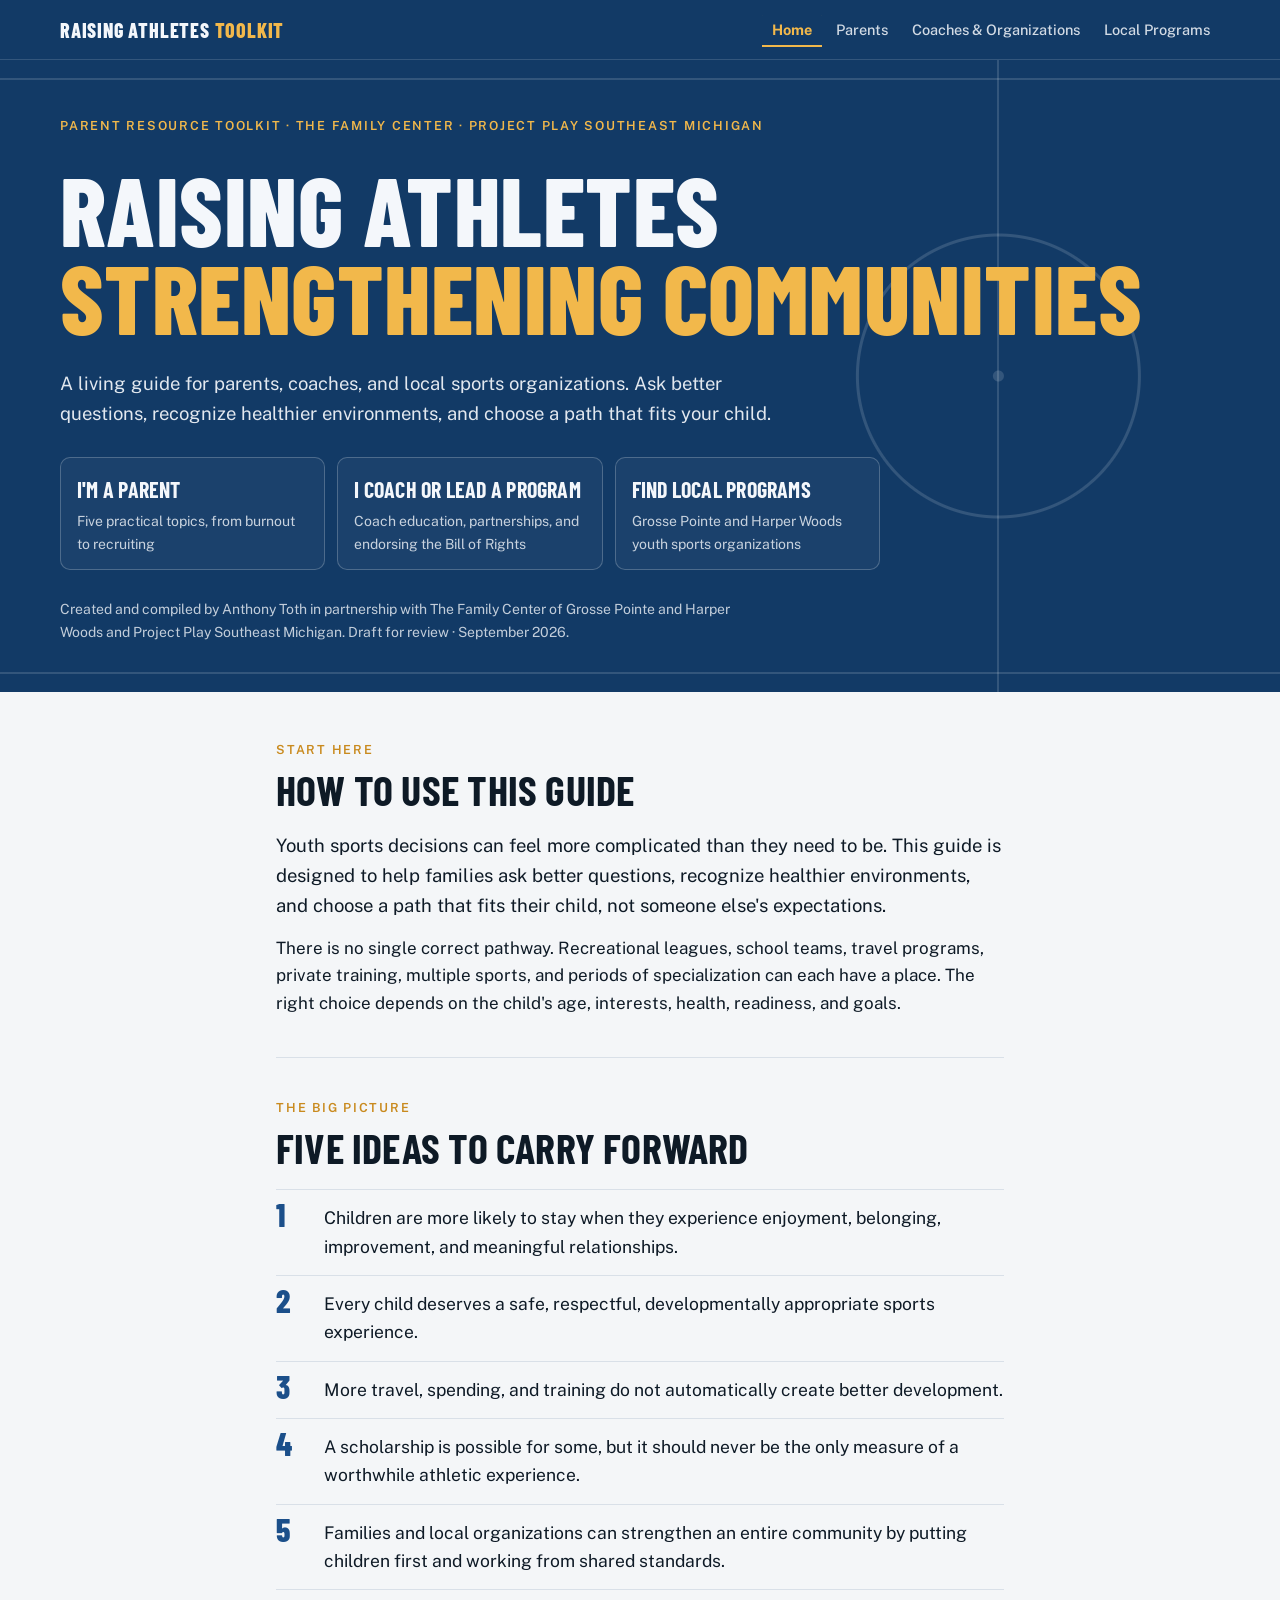
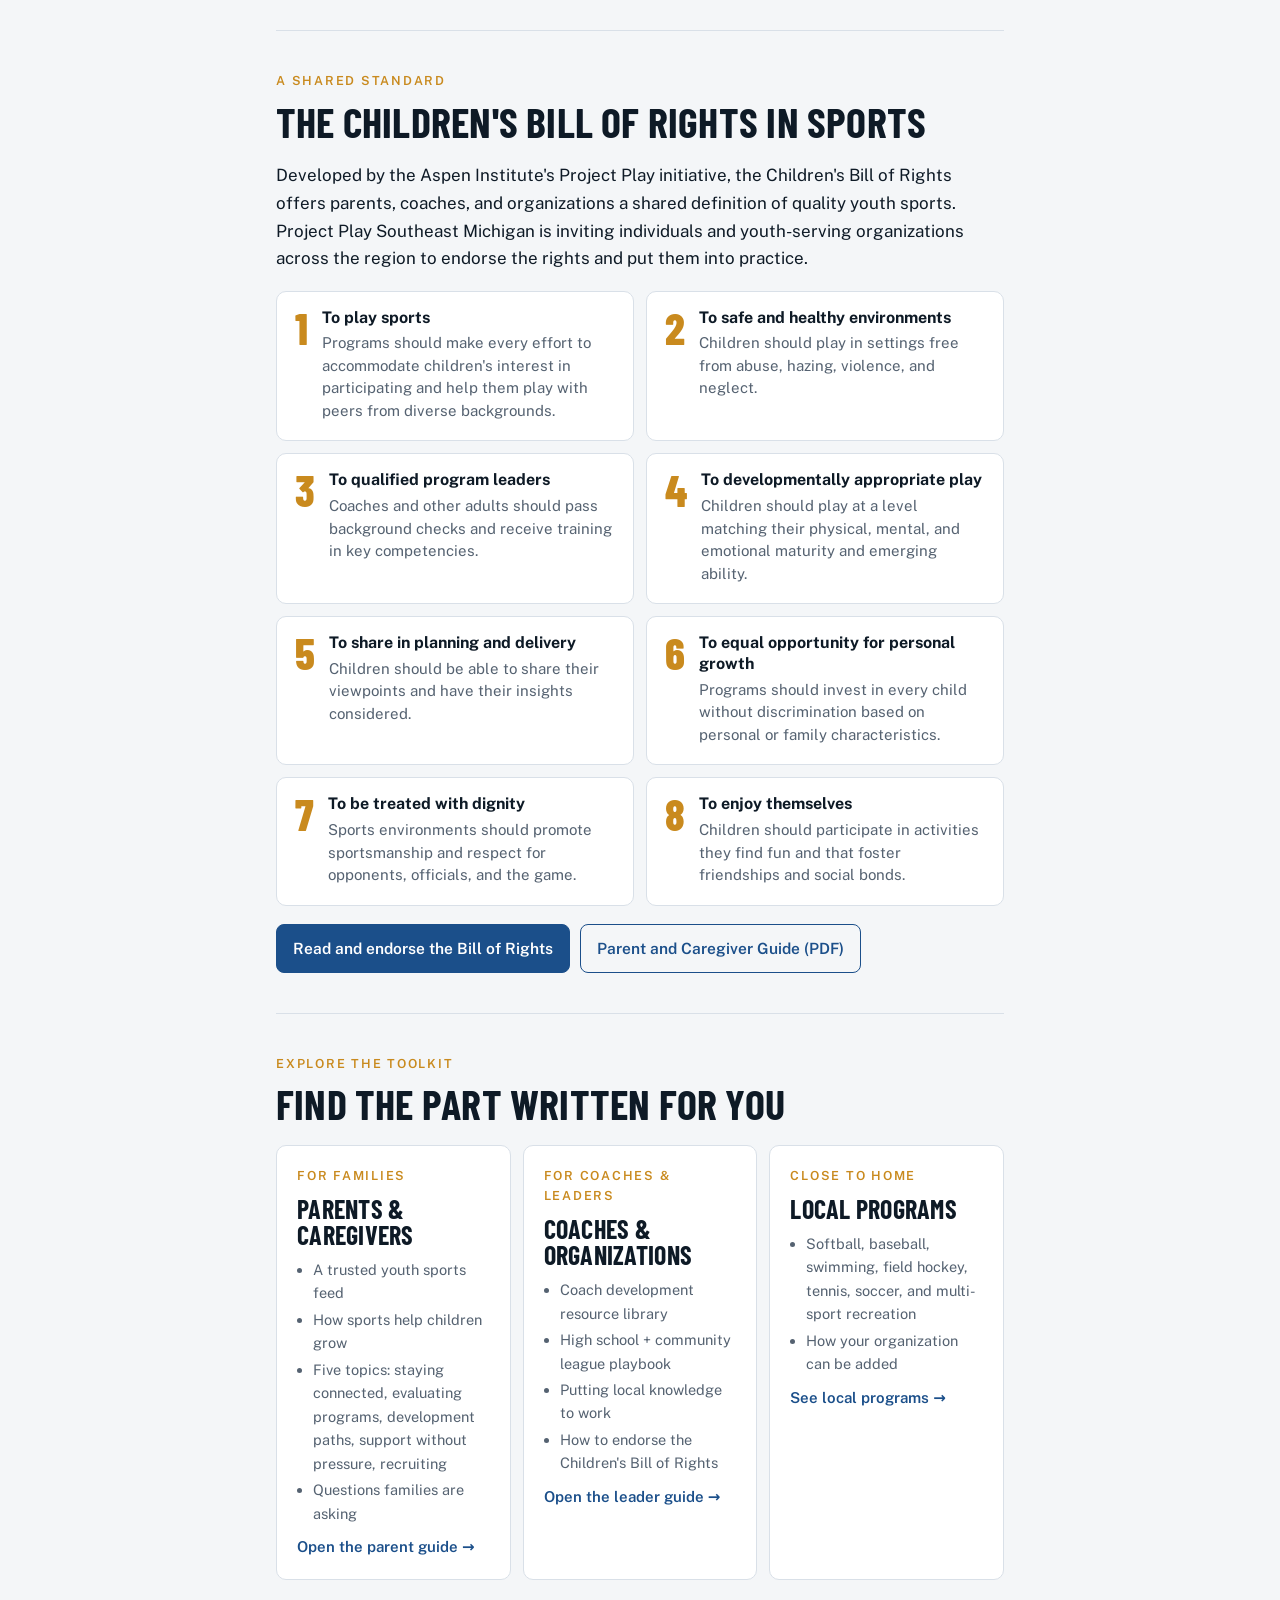
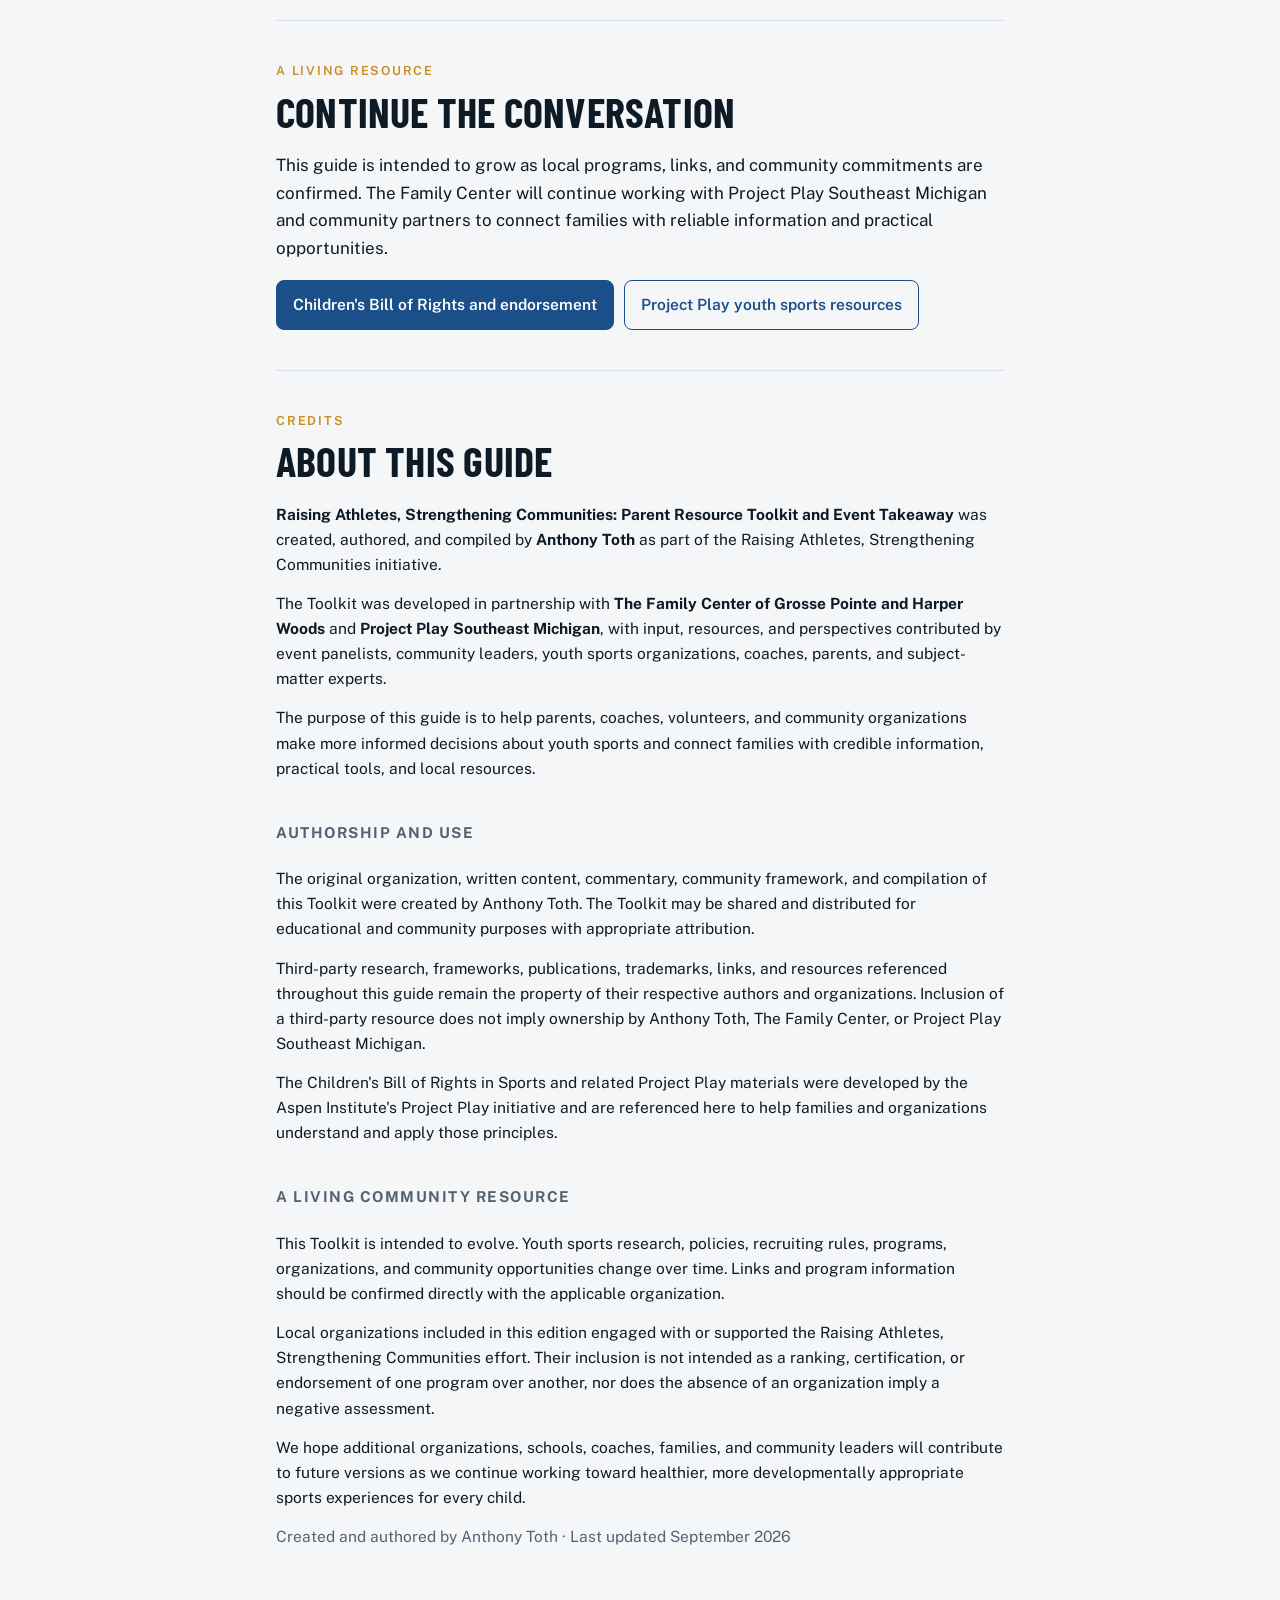
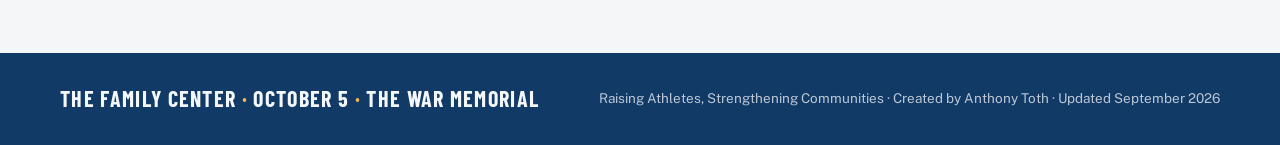
==== index.html @ 579f2dfd "Add Raising Athletes web toolkit (four pages, shared styles, README) Co-Authored-By: Claude Opus 5.5" ====
<!doctype html>
<html lang="en">
<head>
<meta charset="utf-8">
<meta name="viewport" content="width=device-width, initial-scale=1, viewport-fit=cover">
<title>Raising Athletes Toolkit</title>
<link rel="preconnect" href="https://fonts.googleapis.com">
<link rel="preconnect" href="https://fonts.gstatic.com" crossorigin>
<link rel="stylesheet" href="https://fonts.googleapis.com/css2?family=Barlow+Condensed:wght@600;700;800&family=Public+Sans:ital,wght@0,400;0,500;0,600;0,700;1,400&display=swap">
<link rel="stylesheet" href="styles.css">
</head>
<body>
<nav class="sitenav" aria-label="Toolkit pages"><div class="inner"><a class="brand" href="index.html">Raising Athletes <span>Toolkit</span></a><ul><li><a href="index.html" aria-current="page">Home</a></li><li><a href="parents.html">Parents</a></li><li><a href="coaches-organizations.html">Coaches &amp; Organizations</a></li><li><a href="local-programs.html">Local Programs</a></li></ul></div></nav><header class="hero">
  <div class="hero-inner">
    <p class="eyebrow">Parent Resource Toolkit · The Family Center · Project Play Southeast Michigan</p>
    <h1>Raising Athletes <span>Strengthening Communities</span></h1>
    <p class="lede">A living guide for parents, coaches, and local sports organizations. Ask better questions, recognize healthier environments, and choose a path that fits your child.</p>
    <div class="paths" aria-label="Start here">
      <a class="path" href="parents.html"><b>I'm a parent</b><small>Five practical topics, from burnout to recruiting</small></a>
      <a class="path" href="coaches-organizations.html"><b>I coach or lead a program</b><small>Coach education, partnerships, and endorsing the Bill of Rights</small></a>
      <a class="path" href="local-programs.html"><b>Find local programs</b><small>Grosse Pointe and Harper Woods youth sports organizations</small></a>
    </div>
    <p class="credit">Created and compiled by Anthony Toth in partnership with The Family Center of Grosse Pointe and Harper Woods and Project Play Southeast Michigan. Draft for review · September 2026.</p>
  </div>
</header><div class="single"><main><section id="how-to-use">
      <div class="sec-head"><p class="eyebrow">Start here</p><h2>How to Use This Guide</h2></div>
      <div class="stack">
        <p class="lead">Youth sports decisions can feel more complicated than they need to be. This guide is designed to help families ask better questions, recognize healthier environments, and choose a path that fits their child, not someone else's expectations.</p>
        <p>There is no single correct pathway. Recreational leagues, school teams, travel programs, private training, multiple sports, and periods of specialization can each have a place. The right choice depends on the child's age, interests, health, readiness, and goals.</p>
      </div>
    </section><section id="five-ideas">
      <div class="sec-head"><p class="eyebrow">The big picture</p><h2>Five Ideas to Carry Forward</h2></div>
      <ol class="ideas">
        <li>Children are more likely to stay when they experience enjoyment, belonging, improvement, and meaningful relationships.</li>
        <li>Every child deserves a safe, respectful, developmentally appropriate sports experience.</li>
        <li>More travel, spending, and training do not automatically create better development.</li>
        <li>A scholarship is possible for some, but it should never be the only measure of a worthwhile athletic experience.</li>
        <li>Families and local organizations can strengthen an entire community by putting children first and working from shared standards.</li>
      </ol>
    </section><section id="bill-of-rights">
      <div class="sec-head"><p class="eyebrow">A shared standard</p><h2>The Children's Bill of Rights in Sports</h2></div>
      <p style="margin-bottom:18px">Developed by the Aspen Institute's Project Play initiative, the Children's Bill of Rights offers parents, coaches, and organizations a shared definition of quality youth sports. Project Play Southeast Michigan is inviting individuals and youth-serving organizations across the region to endorse the rights and put them into practice.</p>
      <div class="rights">
        <div class="right"><span class="n">1</span><b>To play sports</b><p>Programs should make every effort to accommodate children's interest in participating and help them play with peers from diverse backgrounds.</p></div>
        <div class="right"><span class="n">2</span><b>To safe and healthy environments</b><p>Children should play in settings free from abuse, hazing, violence, and neglect.</p></div>
        <div class="right"><span class="n">3</span><b>To qualified program leaders</b><p>Coaches and other adults should pass background checks and receive training in key competencies.</p></div>
        <div class="right"><span class="n">4</span><b>To developmentally appropriate play</b><p>Children should play at a level matching their physical, mental, and emotional maturity and emerging ability.</p></div>
        <div class="right"><span class="n">5</span><b>To share in planning and delivery</b><p>Children should be able to share their viewpoints and have their insights considered.</p></div>
        <div class="right"><span class="n">6</span><b>To equal opportunity for personal growth</b><p>Programs should invest in every child without discrimination based on personal or family characteristics.</p></div>
        <div class="right"><span class="n">7</span><b>To be treated with dignity</b><p>Sports environments should promote sportsmanship and respect for opponents, officials, and the game.</p></div>
        <div class="right"><span class="n">8</span><b>To enjoy themselves</b><p>Children should participate in activities they find fun and that foster friendships and social bonds.</p></div>
      </div>
      <div class="btn-row">
        <a class="btn primary" href="https://www.projectplaysemi.org/cboris/">Read and endorse the Bill of Rights</a>
        <a class="btn" href="https://www.projectplaysemi.org/wp-content/uploads/2026/08/CBORIS_A-Guide-for-Parents-and-Caregivers.pdf">Parent and Caregiver Guide (PDF)</a>
      </div>
    </section><section id="explore">
  <div class="sec-head"><p class="eyebrow">Explore the toolkit</p><h2>Find the Part Written for You</h2></div>
  <div class="doors">
    <a class="door" href="parents.html"><span class="eyebrow">For families</span><b>Parents &amp; Caregivers</b>
      <ul><li>A trusted youth sports feed</li><li>How sports help children grow</li><li>Five topics: staying connected, evaluating programs, development paths, support without pressure, recruiting</li><li>Questions families are asking</li></ul><span class="go">Open the parent guide →</span></a>
    <a class="door" href="coaches-organizations.html"><span class="eyebrow">For coaches &amp; leaders</span><b>Coaches &amp; Organizations</b>
      <ul><li>Coach development resource library</li><li>High school + community league playbook</li><li>Putting local knowledge to work</li><li>How to endorse the Children's Bill of Rights</li></ul><span class="go">Open the leader guide →</span></a>
    <a class="door" href="local-programs.html"><span class="eyebrow">Close to home</span><b>Local Programs</b>
      <ul><li>Softball, baseball, swimming, field hockey, tennis, soccer, and multi-sport recreation</li><li>How your organization can be added</li></ul><span class="go">See local programs →</span></a>
  </div>
</section><section id="continue">
  <div class="sec-head"><p class="eyebrow">A living resource</p><h2>Continue the Conversation</h2></div>
  <p>This guide is intended to grow as local programs, links, and community commitments are confirmed. The Family Center will continue working with Project Play Southeast Michigan and community partners to connect families with reliable information and practical opportunities.</p>
  <div class="btn-row">
    <a class="btn primary" href="https://www.projectplaysemi.org/cboris/">Children's Bill of Rights and endorsement</a>
    <a class="btn" href="https://projectplay.org/youth-sports/playbook">Project Play youth sports resources</a>
  </div>
</section><section id="about" class="about">
      <div class="sec-head"><p class="eyebrow">Credits</p><h2>About This Guide</h2></div>
      <div class="stack">
        <p><b>Raising Athletes, Strengthening Communities: Parent Resource Toolkit and Event Takeaway</b> was created, authored, and compiled by <b>Anthony Toth</b> as part of the Raising Athletes, Strengthening Communities initiative.</p>
        <p>The Toolkit was developed in partnership with <b>The Family Center of Grosse Pointe and Harper Woods</b> and <b>Project Play Southeast Michigan</b>, with input, resources, and perspectives contributed by event panelists, community leaders, youth sports organizations, coaches, parents, and subject-matter experts.</p>
        <p>The purpose of this guide is to help parents, coaches, volunteers, and community organizations make more informed decisions about youth sports and connect families with credible information, practical tools, and local resources.</p>
        <h3>Authorship and use</h3>
        <p>The original organization, written content, commentary, community framework, and compilation of this Toolkit were created by Anthony Toth. The Toolkit may be shared and distributed for educational and community purposes with appropriate attribution.</p>
        <p>Third-party research, frameworks, publications, trademarks, links, and resources referenced throughout this guide remain the property of their respective authors and organizations. Inclusion of a third-party resource does not imply ownership by Anthony Toth, The Family Center, or Project Play Southeast Michigan.</p>
        <p>The Children's Bill of Rights in Sports and related Project Play materials were developed by the Aspen Institute's Project Play initiative and are referenced here to help families and organizations understand and apply those principles.</p>
        <h3>A living community resource</h3>
        <p>This Toolkit is intended to evolve. Youth sports research, policies, recruiting rules, programs, organizations, and community opportunities change over time. Links and program information should be confirmed directly with the applicable organization.</p>
        <p>Local organizations included in this edition engaged with or supported the Raising Athletes, Strengthening Communities effort. Their inclusion is not intended as a ranking, certification, or endorsement of one program over another, nor does the absence of an organization imply a negative assessment.</p>
        <p>We hope additional organizations, schools, coaches, families, and community leaders will contribute to future versions as we continue working toward healthier, more developmentally appropriate sports experiences for every child.</p>
        <p class="muted">Created and authored by Anthony Toth · Last updated September 2026</p>
      </div>
    </section></main></div><footer><div class="inner"><span class="mark">The Family Center <span>·</span> October 5 <span>·</span> The War Memorial</span><small>Raising Athletes, Strengthening Communities · Created by Anthony Toth · Updated September 2026</small></div></footer>
<script src="site.js"></script>
</body>
</html>
---- styles.css ----
:root{
  --bg:#F4F6F8; --surface:#FFFFFF; --ink:#0E1A26; --muted:#556271; --line:#D9E0E8;
  --accent:#1B4F8A; --accent-ink:#FFFFFF; --accent-soft:#E6EEF7;
  --gold:#C98A1E; --gold-soft:#FBF0DC; --gold-ink:#5A3C06;
  --hero:#123A66; --hero-ink:#F4F7FB; --hero-line:rgba(255,255,255,.14); --hero-gold:#F2B84B;
  --display:"Barlow Condensed","Arial Narrow","Roboto Condensed",sans-serif;
  --body:"Public Sans",system-ui,-apple-system,"Segoe UI",Roboto,sans-serif;
  --radius:10px;
}
@media (prefers-color-scheme:dark){
  :root:not([data-theme="light"]){
    color-scheme:dark;
    --bg:#0C131B; --surface:#131D28; --ink:#E5EBF1; --muted:#9BA9B8; --line:#243140;
    --accent:#86B6EC; --accent-ink:#0C131B; --accent-soft:#172737;
    --gold:#E9B04C; --gold-soft:#2B2313; --gold-ink:#F3D398;
    --hero:#0F2B4B; --hero-ink:#EEF3F9; --hero-line:rgba(255,255,255,.10); --hero-gold:#F2B84B;
  }
}
:root[data-theme="dark"]{
  color-scheme:dark;
  --bg:#0C131B; --surface:#131D28; --ink:#E5EBF1; --muted:#9BA9B8; --line:#243140;
  --accent:#86B6EC; --accent-ink:#0C131B; --accent-soft:#172737;
  --gold:#E9B04C; --gold-soft:#2B2313; --gold-ink:#F3D398;
  --hero:#0F2B4B; --hero-ink:#EEF3F9; --hero-line:rgba(255,255,255,.10); --hero-gold:#F2B84B;
}
*{box-sizing:border-box}
html{scroll-behavior:smooth;scroll-padding-top:84px}
@media (prefers-reduced-motion:reduce){html{scroll-behavior:auto}}
body{background:var(--bg);color:var(--ink);font-family:var(--body);font-size:17px;line-height:1.62;-webkit-font-smoothing:antialiased}
a{color:var(--accent);text-underline-offset:3px;text-decoration-thickness:1px}
a:hover{text-decoration-thickness:2px}
:focus-visible{outline:3px solid var(--gold);outline-offset:2px;border-radius:4px}
h1,h2,h3,h4{text-wrap:balance;margin:0}
p{margin:0}
ul,ol{margin:0;padding-left:1.2em}
li+li{margin-top:.4em}

/* ---------- Hero ---------- */
.hero{background:var(--hero);color:var(--hero-ink);position:relative;overflow:hidden;padding:0 16px}
.hero::before{ /* field markings */
  content:"";position:absolute;inset:0;pointer-events:none;
  background:
    radial-gradient(circle at 78% 50%, transparent 0 139px, var(--hero-line) 140px 142px, transparent 143px),
    radial-gradient(circle at 78% 50%, var(--hero-line) 0 5px, transparent 6px),
    linear-gradient(90deg, transparent calc(78% - 1px), var(--hero-line) calc(78% - 1px) calc(78% + 1px), transparent calc(78% + 1px)),
    linear-gradient(0deg, transparent 18px, var(--hero-line) 18px 20px, transparent 20px),
    linear-gradient(180deg, transparent 18px, var(--hero-line) 18px 20px, transparent 20px);
}
.hero-inner{position:relative;max-width:1160px;margin:0 auto;padding-block:56px 48px;display:grid;grid-template-columns:minmax(0,1fr);gap:28px}
.eyebrow{font-size:12.5px;font-weight:600;letter-spacing:.14em;text-transform:uppercase}
.hero .eyebrow{color:var(--hero-gold)}
.hero h1{font-family:var(--display);font-weight:800;text-transform:uppercase;line-height:.92;letter-spacing:.005em;font-size:clamp(46px,8.4vw,96px)}
.hero h1 span{display:block;color:var(--hero-gold)}
.hero .lede{max-width:40em;font-size:18.5px;opacity:.92}
.hero .credit{font-size:14px;opacity:.78;max-width:48em}
.paths{display:grid;grid-template-columns:repeat(auto-fit,minmax(min(220px,100%),1fr));gap:12px;max-width:820px}
.path{display:grid;gap:2px;padding:14px 16px;border:1px solid rgba(255,255,255,.22);border-radius:var(--radius);color:var(--hero-ink);text-decoration:none;background:rgba(255,255,255,.04);transition:background .15s,border-color .15s}
.path:hover{background:rgba(255,255,255,.10);border-color:var(--hero-gold)}
.path b{font-family:var(--display);font-size:22px;font-weight:700;letter-spacing:.01em;text-transform:uppercase}
.path small{font-size:14px;opacity:.8}

/* ---------- Layout ---------- */
.mobile-nav{position:sticky;top:env(safe-area-inset-top,0px);z-index:10;background:var(--surface);border-bottom:1px solid var(--line);padding:10px 16px;display:none}
.mobile-nav label{position:absolute;left:-9999px}
.mobile-nav select{width:100%;font:inherit;font-size:15px;padding:9px 10px;border:1px solid var(--line);border-radius:8px;background:var(--bg);color:var(--ink)}
.wrap{max-width:1160px;margin:0 auto;padding-inline:16px;display:grid;grid-template-columns:230px minmax(0,1fr);gap:56px}
.toc{position:sticky;top:calc(env(safe-area-inset-top,0px) + 24px);align-self:start;max-height:calc(100vh - 48px);overflow:auto;padding-block:40px 24px;font-size:14px}
.toc h4{font-size:11.5px;font-weight:700;letter-spacing:.14em;text-transform:uppercase;color:var(--muted);margin:22px 0 6px}
.toc h4:first-child{margin-top:0}
.toc a{display:block;color:var(--ink);text-decoration:none;padding:5px 10px;border-left:2px solid var(--line);line-height:1.35}
.toc a:hover{color:var(--accent)}
.toc a.active{border-left-color:var(--gold);color:var(--accent);font-weight:600}
main{padding-block:40px 64px;max-width:760px;min-width:0}
@media (max-width:900px){
  .wrap{grid-template-columns:1fr;gap:0}
  .toc{display:none}
  .mobile-nav{display:block}
  html{scroll-padding-top:72px}
}

/* ---------- Sections ---------- */
section{padding-block:40px;border-top:1px solid var(--line)}
section:first-child{border-top:0;padding-top:8px}
.sec-head{display:grid;gap:8px;margin-bottom:20px}
.sec-head .eyebrow{color:var(--gold)}
h2{font-family:var(--display);font-weight:700;font-size:clamp(32px,4.6vw,42px);line-height:1.02;text-transform:uppercase;letter-spacing:.005em}
h2 .num{display:inline-block;min-width:1.05em;color:var(--gold)}
h3{font-size:19px;font-weight:700;line-height:1.3;margin-top:28px;margin-bottom:10px}
.lead{font-size:18.5px;color:var(--ink)}
.stack{display:grid;gap:14px}
.muted{color:var(--muted)}
.note{font-size:14.5px;color:var(--muted);font-style:italic;margin-top:18px}

.ideas{list-style:none;padding:0;display:grid;gap:0;counter-reset:idea}
.ideas li{margin:0;padding:14px 0 14px 48px;position:relative;border-bottom:1px solid var(--line);font-size:17.5px}
.ideas li:first-child{border-top:1px solid var(--line)}
.ideas li::before{counter-increment:idea;content:counter(idea);position:absolute;left:0;top:8px;font-family:var(--display);font-weight:800;font-size:32px;color:var(--accent);line-height:1}

.rights{display:grid;grid-template-columns:repeat(2,minmax(0,1fr));gap:12px;margin-top:4px}
.right{background:var(--surface);border:1px solid var(--line);border-radius:var(--radius);padding:16px 18px 18px;display:grid;grid-template-columns:auto 1fr;column-gap:14px;row-gap:4px;align-content:start}
.right .n{grid-row:span 2;font-family:var(--display);font-weight:800;font-size:44px;line-height:.9;color:var(--gold)}
.right b{font-size:16px;line-height:1.3;align-self:end}
.right p{font-size:15px;color:var(--muted);line-height:1.5}
@media (max-width:560px){.rights{grid-template-columns:1fr}}

.links{list-style:none;padding:0;display:grid;gap:0}
.links li{margin:0;border-bottom:1px solid var(--line)}
.links li:first-child{border-top:1px solid var(--line)}
.links a{display:flex;justify-content:space-between;gap:16px;padding:11px 2px;text-decoration:none;color:var(--ink)}
.links a::after{content:"↗";color:var(--accent);flex:none}
.links a:hover{color:var(--accent)}
.links a span{color:var(--muted)}
.links-label{font-size:12.5px;font-weight:700;letter-spacing:.12em;text-transform:uppercase;color:var(--muted);margin:26px 0 8px}

.btn-row{display:flex;flex-wrap:wrap;gap:10px;margin-top:18px}
.btn{display:inline-flex;align-items:center;gap:8px;padding:11px 16px;border-radius:8px;font-weight:600;font-size:15.5px;text-decoration:none;border:1px solid var(--accent);color:var(--accent);background:transparent;cursor:pointer;font-family:inherit}
.btn.primary{background:var(--accent);color:var(--accent-ink)}
.btn:hover{filter:brightness(1.07)}

.feed{display:grid;gap:10px}
.feed-item{background:var(--surface);border:1px solid var(--line);border-radius:var(--radius);padding:14px 18px;display:grid;grid-template-columns:minmax(0,1fr) auto;gap:4px 16px;align-items:baseline}
.feed-item b{font-size:16.5px}
.feed-item a.handle{font-size:14.5px;font-weight:600;text-decoration:none;white-space:nowrap}
.feed-item p{grid-column:1/-1;font-size:15px;color:var(--muted)}
.feed-item .for{grid-column:1/-1;font-size:12px;font-weight:700;letter-spacing:.1em;text-transform:uppercase;color:var(--gold)}

.pillars{display:grid;grid-template-columns:repeat(3,minmax(0,1fr));gap:12px;margin-top:6px}
.pillar{border-top:3px solid var(--accent);padding-top:12px}
.pillar h3{margin-top:0;font-size:17px}
.pillar p{font-size:15.5px;color:var(--muted)}
@media (max-width:700px){.pillars{grid-template-columns:1fr}}

.trio{display:grid;gap:14px;margin-top:6px}
.panel{background:var(--surface);border:1px solid var(--line);border-radius:var(--radius);padding:18px 20px}
.panel h3{margin:0 0 10px;font-size:12.5px;font-weight:700;letter-spacing:.13em;text-transform:uppercase;color:var(--accent)}
.panel ul{font-size:16px}
.panel.ask{background:var(--accent-soft);border-color:transparent}
.panel.ask ul{list-style:none;padding:0}
.panel.ask li{padding-left:22px;position:relative}
.panel.ask li::before{content:"?";position:absolute;left:0;top:0;font-family:var(--display);font-weight:800;color:var(--accent);font-size:19px;line-height:1.4}

.quote{background:var(--gold-soft);border-radius:var(--radius);padding:22px 22px 18px;margin-top:22px}
.quote .eyebrow{color:var(--gold-ink);opacity:.9}
.quote blockquote{margin:10px 0 14px;font-size:17.5px;line-height:1.6;color:var(--ink)}
.copy{font:inherit;font-size:14px;font-weight:600;padding:7px 12px;border-radius:7px;border:1px solid var(--gold);background:transparent;color:var(--gold-ink);cursor:pointer}
.stat{display:flex;gap:18px;align-items:center;background:var(--surface);border:1px solid var(--line);border-radius:var(--radius);padding:18px 20px;margin-bottom:18px}
.stat .big{font-family:var(--display);font-weight:800;font-size:64px;line-height:.85;color:var(--accent);flex:none}
.stat p{font-size:16px}

.faq{display:grid;gap:0}
.faq div{padding:18px 0;border-bottom:1px solid var(--line)}
.faq div:first-child{border-top:1px solid var(--line)}
.faq h3{margin:0 0 6px}
.faq p{color:var(--muted)}

.table-wrap{overflow-x:auto;border:1px solid var(--line);border-radius:var(--radius);background:var(--surface)}
table{border-collapse:collapse;width:100%;min-width:560px;font-size:15px}
th,td{text-align:left;padding:12px 14px;border-bottom:1px solid var(--line);vertical-align:top}
th{font-size:12px;letter-spacing:.12em;text-transform:uppercase;color:var(--muted);font-weight:700;background:var(--bg)}
tr:last-child td{border-bottom:0}
td:first-child{font-weight:600}

.steps{list-style:none;padding:0;counter-reset:step;display:grid;gap:0}
.steps li{counter-increment:step;margin:0;padding:12px 0 12px 46px;position:relative;border-bottom:1px solid var(--line)}
.steps li:first-child{border-top:1px solid var(--line)}
.steps li::before{content:counter(step);position:absolute;left:0;top:10px;width:30px;height:30px;border-radius:50%;background:var(--accent);color:var(--accent-ink);font-family:var(--display);font-weight:700;font-size:18px;display:grid;place-items:center}

.two{display:grid;grid-template-columns:repeat(2,minmax(0,1fr));gap:14px}
@media (max-width:640px){.two{grid-template-columns:1fr}}

.callout{border-left:4px solid var(--gold);background:var(--surface);padding:16px 20px;border-radius:0 var(--radius) var(--radius) 0;margin-top:20px}
.callout b{display:block;margin-bottom:4px}

.endorsers{display:flex;flex-wrap:wrap;gap:6px;margin-top:10px}
.endorsers span{font-size:13.5px;padding:4px 10px;border-radius:999px;background:var(--surface);border:1px solid var(--line)}

.orgs{display:grid;grid-template-columns:repeat(2,minmax(0,1fr));gap:12px;margin-top:10px}
.org{background:var(--surface);border:1px solid var(--line);border-radius:var(--radius);padding:18px 20px;display:grid;gap:8px;align-content:start}
.org .sport{font-size:11.5px;font-weight:700;letter-spacing:.13em;text-transform:uppercase;color:var(--gold)}
.org h3{margin:0;font-size:18px}
.org p{font-size:15px;color:var(--muted)}
.org a{font-size:14.5px;font-weight:600;word-break:break-word}
@media (max-width:640px){.orgs{grid-template-columns:1fr}}
.join{margin-top:14px;background:var(--accent);color:var(--accent-ink);border-radius:var(--radius);padding:22px}
.join h3{margin:0 0 6px;font-family:var(--display);text-transform:uppercase;font-size:26px;letter-spacing:.01em}

.about{font-size:15.5px}
.about h3{font-size:15px;letter-spacing:.1em;text-transform:uppercase;color:var(--muted)}

footer{background:var(--hero);color:var(--hero-ink);padding:28px 16px}
footer .inner{max-width:1160px;margin:0 auto;display:flex;flex-wrap:wrap;justify-content:space-between;gap:12px;align-items:center}
footer .mark{font-family:var(--display);font-weight:700;font-size:22px;letter-spacing:.06em;text-transform:uppercase}
footer .mark span{color:var(--hero-gold)}
footer small{opacity:.75;font-size:13.5px}

/* ---------- Multi-page additions ---------- */
:root{padding-top:env(safe-area-inset-top,0px);padding-bottom:env(safe-area-inset-bottom,0px)}
body{margin:0}
img{max-width:100%}
[hidden]{display:none!important}
.sitenav{background:var(--hero);color:var(--hero-ink);border-bottom:1px solid var(--hero-line);padding:0 16px}
.sitenav .inner{max-width:1160px;margin:0 auto;display:flex;flex-wrap:wrap;align-items:center;justify-content:space-between;gap:6px 24px;padding-block:12px}
.sitenav .brand{font-family:var(--display);font-weight:800;font-size:20px;letter-spacing:.04em;text-transform:uppercase;color:var(--hero-ink);text-decoration:none}
.sitenav .brand span{color:var(--hero-gold)}
.sitenav ul{list-style:none;margin:0;padding:0;display:flex;flex-wrap:wrap;gap:2px 4px}
.sitenav li{margin:0}
.sitenav ul a{display:block;padding:6px 10px;border-radius:6px;color:var(--hero-ink);text-decoration:none;font-size:14.5px;font-weight:500;opacity:.85}
.sitenav ul a:hover{opacity:1;background:rgba(255,255,255,.08)}
.sitenav ul a[aria-current="page"]{opacity:1;color:var(--hero-gold);font-weight:700;box-shadow:inset 0 -2px 0 var(--hero-gold);border-radius:6px 6px 0 0}
.hero.small .hero-inner{padding-block:40px 40px;gap:14px}
.hero.small h1{font-size:clamp(40px,6.6vw,72px)}
.single{max-width:760px;margin:0 auto;padding-inline:16px}
.single main{max-width:none}
.doors{display:grid;grid-template-columns:repeat(3,minmax(0,1fr));gap:12px;margin-top:4px}
.door{display:grid;gap:10px;align-content:start;background:var(--surface);border:1px solid var(--line);border-radius:var(--radius);padding:20px;text-decoration:none;color:var(--ink);transition:border-color .15s}
.door:hover{border-color:var(--accent)}
.door .eyebrow{color:var(--gold)}
.door b{font-family:var(--display);font-size:26px;line-height:1;text-transform:uppercase;letter-spacing:.01em}
.door ul{font-size:14.5px;color:var(--muted);padding-left:1.1em}
.door li+li{margin-top:.2em}
.door .go{font-weight:600;color:var(--accent);font-size:15px}
@media (max-width:760px){.doors{grid-template-columns:1fr}}
.pager{display:flex;flex-wrap:wrap;justify-content:space-between;gap:12px;border-top:1px solid var(--line);padding-top:24px}
.pager a{display:grid;gap:2px;text-decoration:none;padding:12px 16px;border:1px solid var(--line);border-radius:var(--radius);background:var(--surface);color:var(--ink);min-width:0;flex:1 1 240px}
.pager a:hover{border-color:var(--accent)}
.pager small{font-size:12px;letter-spacing:.12em;text-transform:uppercase;color:var(--muted);font-weight:700}
.pager b{color:var(--accent)}
.pager a.next{text-align:right}
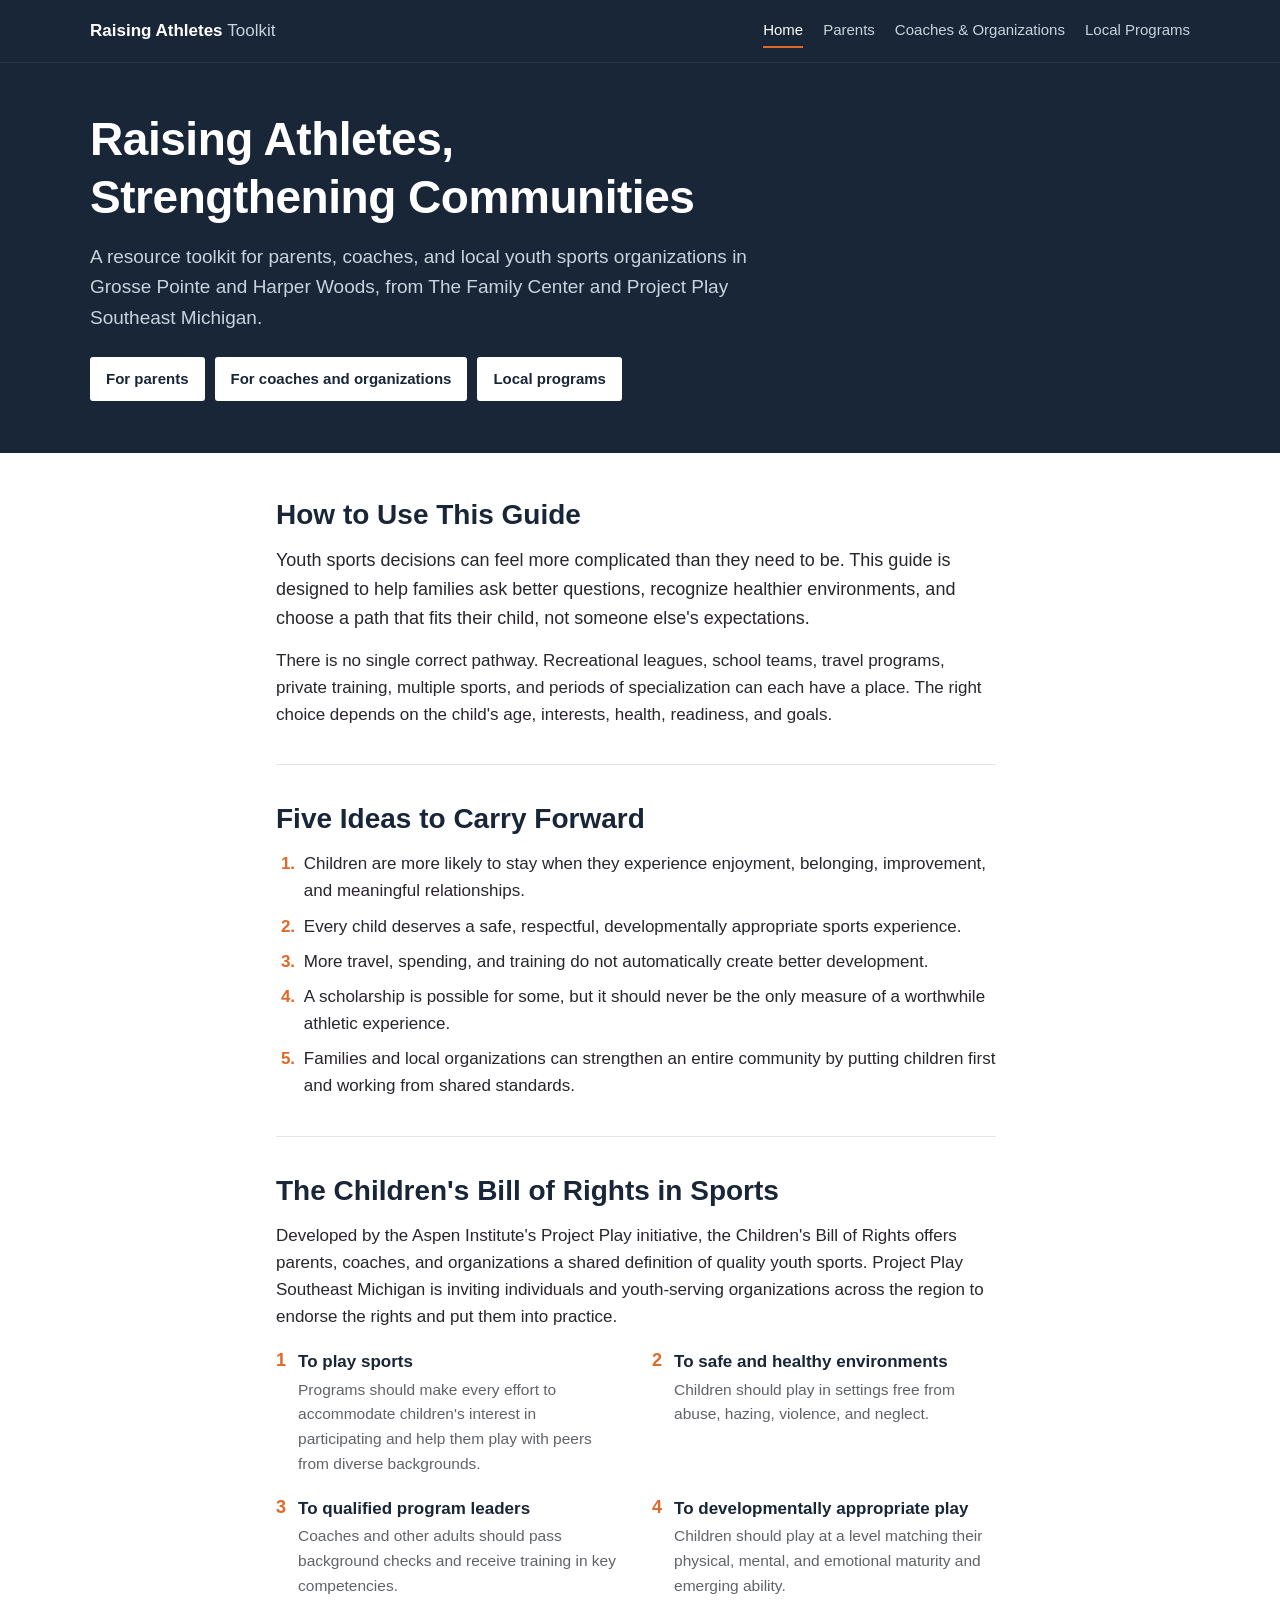
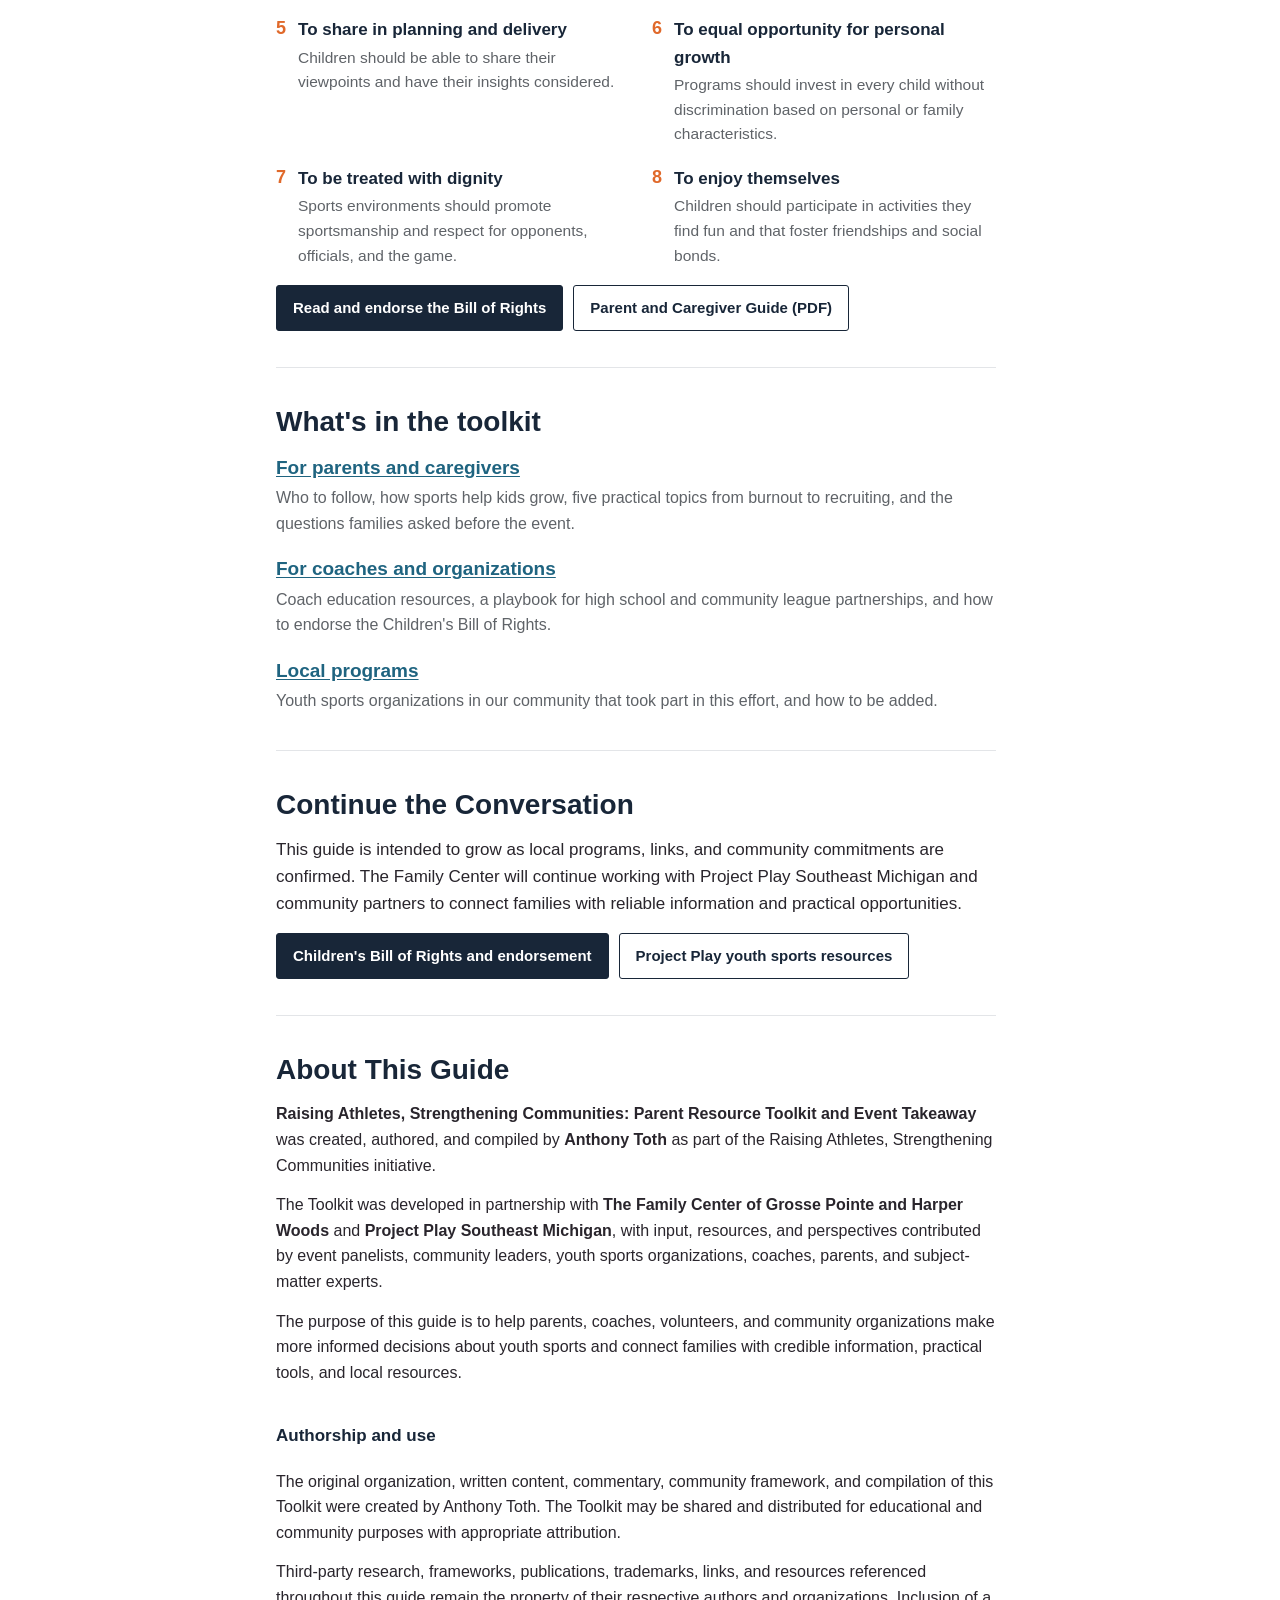
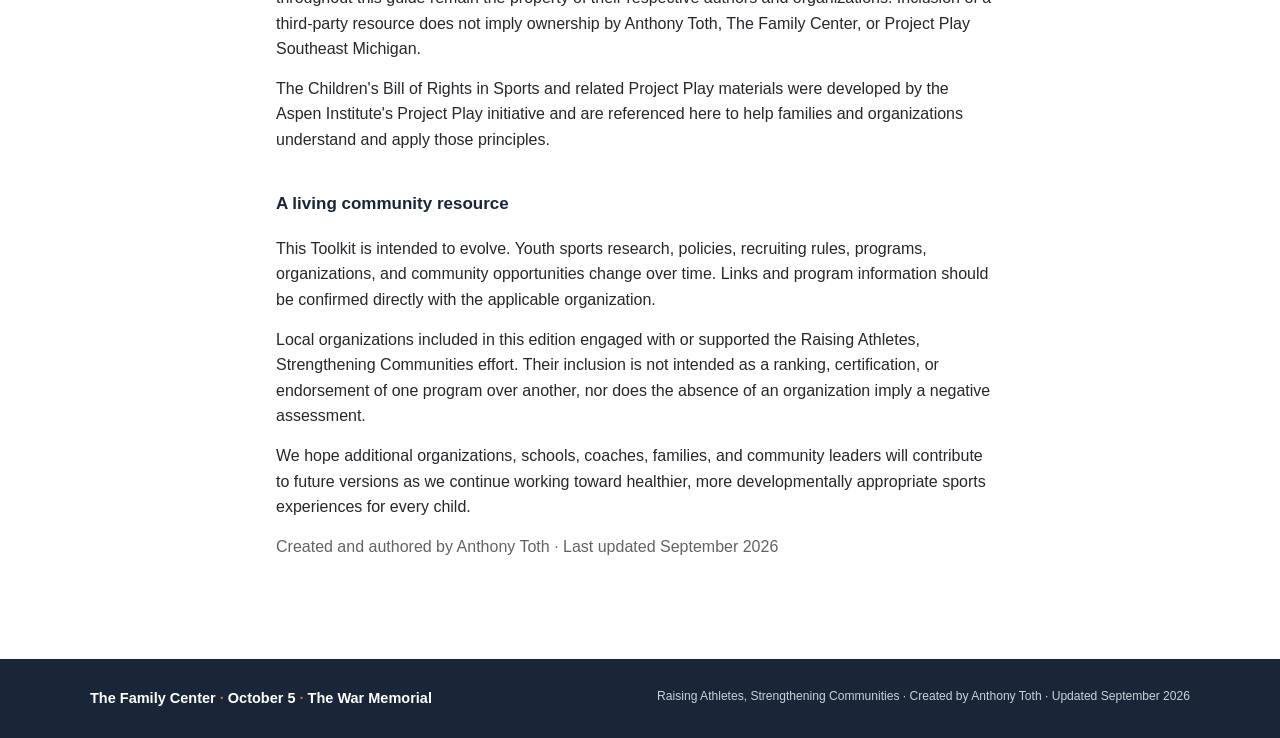
==== commit 78d14322: "Plainer design to match The Family Center site Helvetica type, sentence-case headings, plain lists i" ====
--- a/index.html
+++ b/index.html
@@ -4,23 +4,18 @@
 <meta charset="utf-8">
 <meta name="viewport" content="width=device-width, initial-scale=1, viewport-fit=cover">
 <title>Raising Athletes Toolkit</title>
-<link rel="preconnect" href="https://fonts.googleapis.com">
-<link rel="preconnect" href="https://fonts.gstatic.com" crossorigin>
-<link rel="stylesheet" href="https://fonts.googleapis.com/css2?family=Barlow+Condensed:wght@600;700;800&family=Public+Sans:ital,wght@0,400;0,500;0,600;0,700;1,400&display=swap">
 <link rel="stylesheet" href="styles.css">
 </head>
 <body>
 <nav class="sitenav" aria-label="Toolkit pages"><div class="inner"><a class="brand" href="index.html">Raising Athletes <span>Toolkit</span></a><ul><li><a href="index.html" aria-current="page">Home</a></li><li><a href="parents.html">Parents</a></li><li><a href="coaches-organizations.html">Coaches &amp; Organizations</a></li><li><a href="local-programs.html">Local Programs</a></li></ul></div></nav><header class="hero">
   <div class="hero-inner">
-    <p class="eyebrow">Parent Resource Toolkit · The Family Center · Project Play Southeast Michigan</p>
-    <h1>Raising Athletes <span>Strengthening Communities</span></h1>
-    <p class="lede">A living guide for parents, coaches, and local sports organizations. Ask better questions, recognize healthier environments, and choose a path that fits your child.</p>
+    <h1>Raising Athletes, Strengthening Communities</h1>
+    <p class="lede">A resource toolkit for parents, coaches, and local youth sports organizations in Grosse Pointe and Harper Woods, from The Family Center and Project Play Southeast Michigan.</p>
     <div class="paths" aria-label="Start here">
-      <a class="path" href="parents.html"><b>I'm a parent</b><small>Five practical topics, from burnout to recruiting</small></a>
-      <a class="path" href="coaches-organizations.html"><b>I coach or lead a program</b><small>Coach education, partnerships, and endorsing the Bill of Rights</small></a>
-      <a class="path" href="local-programs.html"><b>Find local programs</b><small>Grosse Pointe and Harper Woods youth sports organizations</small></a>
+      <a class="path" href="parents.html">For parents</a>
+      <a class="path" href="coaches-organizations.html">For coaches and organizations</a>
+      <a class="path" href="local-programs.html">Local programs</a>
     </div>
-    <p class="credit">Created and compiled by Anthony Toth in partnership with The Family Center of Grosse Pointe and Harper Woods and Project Play Southeast Michigan. Draft for review · September 2026.</p>
   </div>
 </header><div class="single"><main><section id="how-to-use">
       <div class="sec-head"><p class="eyebrow">Start here</p><h2>How to Use This Guide</h2></div>
@@ -55,14 +50,11 @@
         <a class="btn" href="https://www.projectplaysemi.org/wp-content/uploads/2026/08/CBORIS_A-Guide-for-Parents-and-Caregivers.pdf">Parent and Caregiver Guide (PDF)</a>
       </div>
     </section><section id="explore">
-  <div class="sec-head"><p class="eyebrow">Explore the toolkit</p><h2>Find the Part Written for You</h2></div>
+  <div class="sec-head"><h2>What's in the toolkit</h2></div>
   <div class="doors">
-    <a class="door" href="parents.html"><span class="eyebrow">For families</span><b>Parents &amp; Caregivers</b>
-      <ul><li>A trusted youth sports feed</li><li>How sports help children grow</li><li>Five topics: staying connected, evaluating programs, development paths, support without pressure, recruiting</li><li>Questions families are asking</li></ul><span class="go">Open the parent guide →</span></a>
-    <a class="door" href="coaches-organizations.html"><span class="eyebrow">For coaches &amp; leaders</span><b>Coaches &amp; Organizations</b>
-      <ul><li>Coach development resource library</li><li>High school + community league playbook</li><li>Putting local knowledge to work</li><li>How to endorse the Children's Bill of Rights</li></ul><span class="go">Open the leader guide →</span></a>
-    <a class="door" href="local-programs.html"><span class="eyebrow">Close to home</span><b>Local Programs</b>
-      <ul><li>Softball, baseball, swimming, field hockey, tennis, soccer, and multi-sport recreation</li><li>How your organization can be added</li></ul><span class="go">See local programs →</span></a>
+    <a class="door" href="parents.html"><b>For parents and caregivers</b><p>Who to follow, how sports help kids grow, five practical topics from burnout to recruiting, and the questions families asked before the event.</p></a>
+    <a class="door" href="coaches-organizations.html"><b>For coaches and organizations</b><p>Coach education resources, a playbook for high school and community league partnerships, and how to endorse the Children's Bill of Rights.</p></a>
+    <a class="door" href="local-programs.html"><b>Local programs</b><p>Youth sports organizations in our community that took part in this effort, and how to be added.</p></a>
   </div>
 </section><section id="continue">
   <div class="sec-head"><p class="eyebrow">A living resource</p><h2>Continue the Conversation</h2></div>
--- a/styles.css
+++ b/styles.css
@@ -1,229 +1,186 @@
-
 :root{
-  --bg:#F4F6F8; --surface:#FFFFFF; --ink:#0E1A26; --muted:#556271; --line:#D9E0E8;
-  --accent:#1B4F8A; --accent-ink:#FFFFFF; --accent-soft:#E6EEF7;
-  --gold:#C98A1E; --gold-soft:#FBF0DC; --gold-ink:#5A3C06;
-  --hero:#123A66; --hero-ink:#F4F7FB; --hero-line:rgba(255,255,255,.14); --hero-gold:#F2B84B;
-  --display:"Barlow Condensed","Arial Narrow","Roboto Condensed",sans-serif;
-  --body:"Public Sans",system-ui,-apple-system,"Segoe UI",Roboto,sans-serif;
-  --radius:10px;
+  --bg:#FFFFFF; --surface:#F5F6F7; --ink:#29252C; --muted:#5F6368; --line:#E3E5E8;
+  --head:#182638; --accent:#1F6480; --accent-ink:#FFFFFF;
+  --orange:#E0692A; --soft:#F5F6F7;
+  --hero:#182638; --hero-ink:#FFFFFF; --hero-muted:#C9D3DC;
+  --body:"Helvetica Neue",Helvetica,Arial,"Lucida Grande",sans-serif;
 }
 @media (prefers-color-scheme:dark){
   :root:not([data-theme="light"]){
     color-scheme:dark;
-    --bg:#0C131B; --surface:#131D28; --ink:#E5EBF1; --muted:#9BA9B8; --line:#243140;
-    --accent:#86B6EC; --accent-ink:#0C131B; --accent-soft:#172737;
-    --gold:#E9B04C; --gold-soft:#2B2313; --gold-ink:#F3D398;
-    --hero:#0F2B4B; --hero-ink:#EEF3F9; --hero-line:rgba(255,255,255,.10); --hero-gold:#F2B84B;
+    --bg:#11161C; --surface:#1A2129; --ink:#E8EBEE; --muted:#A3ADB7; --line:#2A333D;
+    --head:#F2F4F6; --accent:#8CCBE0; --accent-ink:#11161C;
+    --orange:#FD8647; --soft:#1A2129;
+    --hero:#141E2B; --hero-ink:#FFFFFF; --hero-muted:#AEBBC7;
   }
 }
 :root[data-theme="dark"]{
   color-scheme:dark;
-  --bg:#0C131B; --surface:#131D28; --ink:#E5EBF1; --muted:#9BA9B8; --line:#243140;
-  --accent:#86B6EC; --accent-ink:#0C131B; --accent-soft:#172737;
-  --gold:#E9B04C; --gold-soft:#2B2313; --gold-ink:#F3D398;
-  --hero:#0F2B4B; --hero-ink:#EEF3F9; --hero-line:rgba(255,255,255,.10); --hero-gold:#F2B84B;
+  --bg:#11161C; --surface:#1A2129; --ink:#E8EBEE; --muted:#A3ADB7; --line:#2A333D;
+  --head:#F2F4F6; --accent:#8CCBE0; --accent-ink:#11161C;
+  --orange:#FD8647; --soft:#1A2129;
+  --hero:#141E2B; --hero-ink:#FFFFFF; --hero-muted:#AEBBC7;
 }
+:root{padding-top:env(safe-area-inset-top,0px);padding-bottom:env(safe-area-inset-bottom,0px)}
 *{box-sizing:border-box}
-html{scroll-behavior:smooth;scroll-padding-top:84px}
+html{scroll-behavior:smooth;scroll-padding-top:24px}
 @media (prefers-reduced-motion:reduce){html{scroll-behavior:auto}}
-body{background:var(--bg);color:var(--ink);font-family:var(--body);font-size:17px;line-height:1.62;-webkit-font-smoothing:antialiased}
-a{color:var(--accent);text-underline-offset:3px;text-decoration-thickness:1px}
-a:hover{text-decoration-thickness:2px}
-:focus-visible{outline:3px solid var(--gold);outline-offset:2px;border-radius:4px}
-h1,h2,h3,h4{text-wrap:balance;margin:0}
+body{margin:0;background:var(--bg);color:var(--ink);font-family:var(--body);font-size:17px;line-height:1.6}
+img{max-width:100%}
+[hidden]{display:none!important}
+a{color:var(--accent);text-underline-offset:2px}
+a:hover{color:var(--orange)}
+:focus-visible{outline:2px solid var(--orange);outline-offset:2px}
+h1,h2,h3{color:var(--head);text-wrap:balance;margin:0;line-height:1.25}
 p{margin:0}
-ul,ol{margin:0;padding-left:1.2em}
-li+li{margin-top:.4em}
+ul,ol{margin:0;padding-left:1.3em}
+li+li{margin-top:.35em}
+.eyebrow{display:none}
 
-/* ---------- Hero ---------- */
-.hero{background:var(--hero);color:var(--hero-ink);position:relative;overflow:hidden;padding:0 16px}
-.hero::before{ /* field markings */
-  content:"";position:absolute;inset:0;pointer-events:none;
-  background:
-    radial-gradient(circle at 78% 50%, transparent 0 139px, var(--hero-line) 140px 142px, transparent 143px),
-    radial-gradient(circle at 78% 50%, var(--hero-line) 0 5px, transparent 6px),
-    linear-gradient(90deg, transparent calc(78% - 1px), var(--hero-line) calc(78% - 1px) calc(78% + 1px), transparent calc(78% + 1px)),
-    linear-gradient(0deg, transparent 18px, var(--hero-line) 18px 20px, transparent 20px),
-    linear-gradient(180deg, transparent 18px, var(--hero-line) 18px 20px, transparent 20px);
-}
-.hero-inner{position:relative;max-width:1160px;margin:0 auto;padding-block:56px 48px;display:grid;grid-template-columns:minmax(0,1fr);gap:28px}
-.eyebrow{font-size:12.5px;font-weight:600;letter-spacing:.14em;text-transform:uppercase}
-.hero .eyebrow{color:var(--hero-gold)}
-.hero h1{font-family:var(--display);font-weight:800;text-transform:uppercase;line-height:.92;letter-spacing:.005em;font-size:clamp(46px,8.4vw,96px)}
-.hero h1 span{display:block;color:var(--hero-gold)}
-.hero .lede{max-width:40em;font-size:18.5px;opacity:.92}
-.hero .credit{font-size:14px;opacity:.78;max-width:48em}
-.paths{display:grid;grid-template-columns:repeat(auto-fit,minmax(min(220px,100%),1fr));gap:12px;max-width:820px}
-.path{display:grid;gap:2px;padding:14px 16px;border:1px solid rgba(255,255,255,.22);border-radius:var(--radius);color:var(--hero-ink);text-decoration:none;background:rgba(255,255,255,.04);transition:background .15s,border-color .15s}
-.path:hover{background:rgba(255,255,255,.10);border-color:var(--hero-gold)}
-.path b{font-family:var(--display);font-size:22px;font-weight:700;letter-spacing:.01em;text-transform:uppercase}
-.path small{font-size:14px;opacity:.8}
+/* Top bar */
+.sitenav{background:var(--hero);padding:0 16px}
+.sitenav .inner{max-width:1100px;margin:0 auto;display:flex;flex-wrap:wrap;align-items:center;justify-content:space-between;gap:4px 24px;padding-block:14px}
+.sitenav .brand{color:#fff;text-decoration:none;font-weight:700;font-size:17px}
+.sitenav .brand span{font-weight:400;color:var(--hero-muted)}
+.sitenav ul{list-style:none;margin:0;padding:0;display:flex;flex-wrap:wrap;gap:0 20px}
+.sitenav li{margin:0}
+.sitenav ul a{color:var(--hero-muted);text-decoration:none;font-size:15px;display:block;padding:4px 0;border-bottom:2px solid transparent}
+.sitenav ul a:hover{color:#fff}
+.sitenav ul a[aria-current="page"]{color:#fff;border-bottom-color:var(--orange)}
 
-/* ---------- Layout ---------- */
-.mobile-nav{position:sticky;top:env(safe-area-inset-top,0px);z-index:10;background:var(--surface);border-bottom:1px solid var(--line);padding:10px 16px;display:none}
+/* Header */
+.hero{background:var(--hero);color:var(--hero-ink);padding:0 16px;border-top:1px solid rgba(255,255,255,.08)}
+.hero-inner{max-width:1100px;margin:0 auto;padding-block:48px 52px;display:grid;grid-template-columns:minmax(0,1fr);gap:16px}
+.hero h1{color:#fff;font-size:clamp(32px,4.8vw,46px);font-weight:700;letter-spacing:-.01em;max-width:18em}
+.hero h1 span{font-weight:400}
+.hero .lede{color:var(--hero-muted);font-size:19px;max-width:36em}
+.hero .credit{color:var(--hero-muted);font-size:14px;max-width:48em}
+.paths{display:flex;flex-wrap:wrap;gap:10px;margin-top:8px}
+.path{display:inline-block;padding:10px 16px;border-radius:3px;background:#fff;color:var(--hero);text-decoration:none;font-weight:700;font-size:15px}
+.path:hover{background:var(--orange);color:#fff}
+.path small{display:none}
+.hero.small .hero-inner{padding-block:36px 40px}
+
+/* Layout */
+.mobile-nav{position:sticky;top:env(safe-area-inset-top,0px);z-index:10;background:var(--bg);border-bottom:1px solid var(--line);padding:10px 16px;display:none}
 .mobile-nav label{position:absolute;left:-9999px}
-.mobile-nav select{width:100%;font:inherit;font-size:15px;padding:9px 10px;border:1px solid var(--line);border-radius:8px;background:var(--bg);color:var(--ink)}
-.wrap{max-width:1160px;margin:0 auto;padding-inline:16px;display:grid;grid-template-columns:230px minmax(0,1fr);gap:56px}
-.toc{position:sticky;top:calc(env(safe-area-inset-top,0px) + 24px);align-self:start;max-height:calc(100vh - 48px);overflow:auto;padding-block:40px 24px;font-size:14px}
-.toc h4{font-size:11.5px;font-weight:700;letter-spacing:.14em;text-transform:uppercase;color:var(--muted);margin:22px 0 6px}
+.mobile-nav select{width:100%;font:inherit;font-size:15px;padding:8px;border:1px solid var(--line);border-radius:3px;background:var(--bg);color:var(--ink)}
+.wrap{max-width:1100px;margin:0 auto;padding-inline:16px;display:grid;grid-template-columns:220px minmax(0,1fr);gap:56px}
+.toc{position:sticky;top:calc(env(safe-area-inset-top,0px) + 20px);align-self:start;max-height:calc(100vh - 40px);overflow:auto;padding-block:44px 24px;font-size:14.5px}
+.toc h4{font-size:13px;font-weight:700;color:var(--muted);margin:20px 0 6px}
 .toc h4:first-child{margin-top:0}
-.toc a{display:block;color:var(--ink);text-decoration:none;padding:5px 10px;border-left:2px solid var(--line);line-height:1.35}
+.toc a{display:block;color:var(--ink);text-decoration:none;padding:4px 0;line-height:1.35}
 .toc a:hover{color:var(--accent)}
-.toc a.active{border-left-color:var(--gold);color:var(--accent);font-weight:600}
-main{padding-block:40px 64px;max-width:760px;min-width:0}
+.toc a.active{color:var(--orange);font-weight:700}
+main{padding-block:36px 64px;max-width:720px;min-width:0}
+.single{max-width:760px;margin:0 auto;padding-inline:16px}
 @media (max-width:900px){
   .wrap{grid-template-columns:1fr;gap:0}
   .toc{display:none}
   .mobile-nav{display:block}
-  html{scroll-padding-top:72px}
+  html{scroll-padding-top:68px}
 }
 
-/* ---------- Sections ---------- */
-section{padding-block:40px;border-top:1px solid var(--line)}
+/* Sections */
+section{padding-block:36px;border-top:1px solid var(--line)}
 section:first-child{border-top:0;padding-top:8px}
-.sec-head{display:grid;gap:8px;margin-bottom:20px}
-.sec-head .eyebrow{color:var(--gold)}
-h2{font-family:var(--display);font-weight:700;font-size:clamp(32px,4.6vw,42px);line-height:1.02;text-transform:uppercase;letter-spacing:.005em}
-h2 .num{display:inline-block;min-width:1.05em;color:var(--gold)}
-h3{font-size:19px;font-weight:700;line-height:1.3;margin-top:28px;margin-bottom:10px}
-.lead{font-size:18.5px;color:var(--ink)}
+.sec-head{margin-bottom:14px}
+h2{font-size:28px;font-weight:700}
+h2 .num{color:var(--orange);margin-right:.2em}
+h3{font-size:18px;font-weight:700;margin-top:26px;margin-bottom:8px}
+.lead{font-size:18px}
 .stack{display:grid;gap:14px}
 .muted{color:var(--muted)}
-.note{font-size:14.5px;color:var(--muted);font-style:italic;margin-top:18px}
+.note{font-size:15px;color:var(--muted);font-style:italic;margin-top:18px}
 
-.ideas{list-style:none;padding:0;display:grid;gap:0;counter-reset:idea}
-.ideas li{margin:0;padding:14px 0 14px 48px;position:relative;border-bottom:1px solid var(--line);font-size:17.5px}
-.ideas li:first-child{border-top:1px solid var(--line)}
-.ideas li::before{counter-increment:idea;content:counter(idea);position:absolute;left:0;top:8px;font-family:var(--display);font-weight:800;font-size:32px;color:var(--accent);line-height:1}
+.ideas{padding-left:1.4em;display:grid;gap:8px}
+.ideas li{margin:0;padding-left:4px}
+.ideas li::marker{color:var(--orange);font-weight:700}
 
-.rights{display:grid;grid-template-columns:repeat(2,minmax(0,1fr));gap:12px;margin-top:4px}
-.right{background:var(--surface);border:1px solid var(--line);border-radius:var(--radius);padding:16px 18px 18px;display:grid;grid-template-columns:auto 1fr;column-gap:14px;row-gap:4px;align-content:start}
-.right .n{grid-row:span 2;font-family:var(--display);font-weight:800;font-size:44px;line-height:.9;color:var(--gold)}
-.right b{font-size:16px;line-height:1.3;align-self:end}
-.right p{font-size:15px;color:var(--muted);line-height:1.5}
-@media (max-width:560px){.rights{grid-template-columns:1fr}}
+.rights{list-style:none;padding:0;display:grid;grid-template-columns:repeat(2,minmax(0,1fr));gap:18px 32px;margin-top:6px}
+.right{display:grid;grid-template-columns:auto 1fr;column-gap:12px;row-gap:2px;align-content:start}
+.right .n{grid-row:span 2;font-weight:700;color:var(--orange);font-size:18px;line-height:1.4}
+.right b{font-size:17px;color:var(--head)}
+.right p{font-size:15.5px;color:var(--muted)}
+@media (max-width:600px){.rights{grid-template-columns:1fr}}
 
-.links{list-style:none;padding:0;display:grid;gap:0}
-.links li{margin:0;border-bottom:1px solid var(--line)}
-.links li:first-child{border-top:1px solid var(--line)}
-.links a{display:flex;justify-content:space-between;gap:16px;padding:11px 2px;text-decoration:none;color:var(--ink)}
-.links a::after{content:"↗";color:var(--accent);flex:none}
-.links a:hover{color:var(--accent)}
-.links a span{color:var(--muted)}
-.links-label{font-size:12.5px;font-weight:700;letter-spacing:.12em;text-transform:uppercase;color:var(--muted);margin:26px 0 8px}
+.links{list-style:none;padding:0}
+.links li{margin:0;padding:7px 0}
+.links a{font-weight:700;text-decoration:none}
+.links a:hover{text-decoration:underline}
+.links a span{font-weight:400;color:var(--muted)}
+.links a span::before{content:" · "}
+.links-label{font-size:16px;font-weight:700;color:var(--head);margin:24px 0 4px}
 
-.btn-row{display:flex;flex-wrap:wrap;gap:10px;margin-top:18px}
-.btn{display:inline-flex;align-items:center;gap:8px;padding:11px 16px;border-radius:8px;font-weight:600;font-size:15.5px;text-decoration:none;border:1px solid var(--accent);color:var(--accent);background:transparent;cursor:pointer;font-family:inherit}
-.btn.primary{background:var(--accent);color:var(--accent-ink)}
-.btn:hover{filter:brightness(1.07)}
+.btn-row{display:flex;flex-wrap:wrap;gap:10px;margin-top:16px}
+.btn{display:inline-block;padding:10px 16px;border-radius:3px;font-weight:700;font-size:15px;text-decoration:none;border:1px solid var(--head);color:var(--head);background:transparent}
+.btn.primary{background:var(--head);color:var(--bg)}
+.btn:hover{border-color:var(--orange);background:var(--orange);color:#fff}
 
-.feed{display:grid;gap:10px}
-.feed-item{background:var(--surface);border:1px solid var(--line);border-radius:var(--radius);padding:14px 18px;display:grid;grid-template-columns:minmax(0,1fr) auto;gap:4px 16px;align-items:baseline}
-.feed-item b{font-size:16.5px}
-.feed-item a.handle{font-size:14.5px;font-weight:600;text-decoration:none;white-space:nowrap}
-.feed-item p{grid-column:1/-1;font-size:15px;color:var(--muted)}
-.feed-item .for{grid-column:1/-1;font-size:12px;font-weight:700;letter-spacing:.1em;text-transform:uppercase;color:var(--gold)}
+.feed{display:grid;gap:0}
+.feed-item{padding:12px 0;border-bottom:1px solid var(--line);display:block}
+.feed-item:first-child{border-top:1px solid var(--line)}
+.feed-item .for{display:none}
+.feed-item b{font-size:17px;color:var(--head)}
+.feed-item a.handle{margin-left:8px;font-size:15px}
+.feed-item p{font-size:15.5px;color:var(--muted)}
 
-.pillars{display:grid;grid-template-columns:repeat(3,minmax(0,1fr));gap:12px;margin-top:6px}
-.pillar{border-top:3px solid var(--accent);padding-top:12px}
-.pillar h3{margin-top:0;font-size:17px}
-.pillar p{font-size:15.5px;color:var(--muted)}
-@media (max-width:700px){.pillars{grid-template-columns:1fr}}
+.pillars{display:grid;gap:4px}
+.pillar h3{margin-top:18px;margin-bottom:4px}
 
-.trio{display:grid;gap:14px;margin-top:6px}
-.panel{background:var(--surface);border:1px solid var(--line);border-radius:var(--radius);padding:18px 20px}
-.panel h3{margin:0 0 10px;font-size:12.5px;font-weight:700;letter-spacing:.13em;text-transform:uppercase;color:var(--accent)}
-.panel ul{font-size:16px}
-.panel.ask{background:var(--accent-soft);border-color:transparent}
-.panel.ask ul{list-style:none;padding:0}
-.panel.ask li{padding-left:22px;position:relative}
-.panel.ask li::before{content:"?";position:absolute;left:0;top:0;font-family:var(--display);font-weight:800;color:var(--accent);font-size:19px;line-height:1.4}
+.trio,.two{display:grid;gap:4px}
+.two{grid-template-columns:repeat(2,minmax(0,1fr));column-gap:36px}
+@media (max-width:640px){.two{grid-template-columns:1fr}}
+.panel h3{margin:22px 0 8px;font-size:17px}
+.panel p{margin-bottom:8px}
+.panel.ask{}
 
-.quote{background:var(--gold-soft);border-radius:var(--radius);padding:22px 22px 18px;margin-top:22px}
-.quote .eyebrow{color:var(--gold-ink);opacity:.9}
-.quote blockquote{margin:10px 0 14px;font-size:17.5px;line-height:1.6;color:var(--ink)}
-.copy{font:inherit;font-size:14px;font-weight:600;padding:7px 12px;border-radius:7px;border:1px solid var(--gold);background:transparent;color:var(--gold-ink);cursor:pointer}
-.stat{display:flex;gap:18px;align-items:center;background:var(--surface);border:1px solid var(--line);border-radius:var(--radius);padding:18px 20px;margin-bottom:18px}
-.stat .big{font-family:var(--display);font-weight:800;font-size:64px;line-height:.85;color:var(--accent);flex:none}
-.stat p{font-size:16px}
+.quote{background:var(--soft);padding:20px 22px;margin-top:24px;border-radius:3px}
+.quote .eyebrow{display:block;font-weight:700;font-size:15px;color:var(--head)}
+.quote blockquote{margin:8px 0 14px;font-size:17px;font-style:italic}
+.copy{font:inherit;font-size:14px;font-weight:700;padding:7px 12px;border-radius:3px;border:1px solid var(--head);background:transparent;color:var(--head);cursor:pointer}
+.copy:hover{background:var(--head);color:var(--bg)}
 
-.faq{display:grid;gap:0}
-.faq div{padding:18px 0;border-bottom:1px solid var(--line)}
-.faq div:first-child{border-top:1px solid var(--line)}
-.faq h3{margin:0 0 6px}
-.faq p{color:var(--muted)}
+.faq div{padding:14px 0}
+.faq h3{margin:0 0 4px}
 
-.table-wrap{overflow-x:auto;border:1px solid var(--line);border-radius:var(--radius);background:var(--surface)}
-table{border-collapse:collapse;width:100%;min-width:560px;font-size:15px}
-th,td{text-align:left;padding:12px 14px;border-bottom:1px solid var(--line);vertical-align:top}
-th{font-size:12px;letter-spacing:.12em;text-transform:uppercase;color:var(--muted);font-weight:700;background:var(--bg)}
-tr:last-child td{border-bottom:0}
-td:first-child{font-weight:600}
+.table-wrap{overflow-x:auto}
+table{border-collapse:collapse;width:100%;min-width:560px;font-size:15.5px}
+th,td{text-align:left;padding:10px 12px 10px 0;border-bottom:1px solid var(--line);vertical-align:top}
+th{font-weight:700;color:var(--head);border-bottom:2px solid var(--head)}
+td:first-child{font-weight:700}
 
-.steps{list-style:none;padding:0;counter-reset:step;display:grid;gap:0}
-.steps li{counter-increment:step;margin:0;padding:12px 0 12px 46px;position:relative;border-bottom:1px solid var(--line)}
-.steps li:first-child{border-top:1px solid var(--line)}
-.steps li::before{content:counter(step);position:absolute;left:0;top:10px;width:30px;height:30px;border-radius:50%;background:var(--accent);color:var(--accent-ink);font-family:var(--display);font-weight:700;font-size:18px;display:grid;place-items:center}
+.steps{padding-left:1.4em}
+.steps li::marker{font-weight:700;color:var(--orange)}
 
-.two{display:grid;grid-template-columns:repeat(2,minmax(0,1fr));gap:14px}
-@media (max-width:640px){.two{grid-template-columns:1fr}}
+.callout{background:var(--soft);padding:16px 20px;border-radius:3px;margin-top:20px}
+.callout b{display:block;margin-bottom:4px;color:var(--head)}
 
-.callout{border-left:4px solid var(--gold);background:var(--surface);padding:16px 20px;border-radius:0 var(--radius) var(--radius) 0;margin-top:20px}
-.callout b{display:block;margin-bottom:4px}
+.orgs{display:grid;grid-template-columns:repeat(2,minmax(0,1fr));gap:28px 36px;margin-top:24px}
+.org{display:grid;gap:6px;align-content:start;padding-top:14px;border-top:3px solid var(--orange)}
+.org .sport{font-size:14px;color:var(--muted)}
+.org h3{margin:0;font-size:19px}
+.org p{font-size:15.5px}
+.org a{font-size:15px;font-weight:700;word-break:break-word}
+@media (max-width:640px){.orgs{grid-template-columns:1fr}}
+.join{margin-top:32px;background:var(--soft);padding:22px;border-radius:3px}
+.join h3{margin:0 0 6px}
 
-.endorsers{display:flex;flex-wrap:wrap;gap:6px;margin-top:10px}
-.endorsers span{font-size:13.5px;padding:4px 10px;border-radius:999px;background:var(--surface);border:1px solid var(--line)}
+.doors{display:grid;gap:18px;margin-top:6px}
+.door{display:block;text-decoration:none;color:var(--ink)}
+.door b{display:block;font-size:19px;color:var(--accent);text-decoration:underline;text-underline-offset:2px}
+.door:hover b{color:var(--orange)}
+.door p{color:var(--muted);font-size:16px;margin-top:2px}
 
-.orgs{display:grid;grid-template-columns:repeat(2,minmax(0,1fr));gap:12px;margin-top:10px}
-.org{background:var(--surface);border:1px solid var(--line);border-radius:var(--radius);padding:18px 20px;display:grid;gap:8px;align-content:start}
-.org .sport{font-size:11.5px;font-weight:700;letter-spacing:.13em;text-transform:uppercase;color:var(--gold)}
-.org h3{margin:0;font-size:18px}
-.org p{font-size:15px;color:var(--muted)}
-.org a{font-size:14.5px;font-weight:600;word-break:break-word}
-@media (max-width:640px){.orgs{grid-template-columns:1fr}}
-.join{margin-top:14px;background:var(--accent);color:var(--accent-ink);border-radius:var(--radius);padding:22px}
-.join h3{margin:0 0 6px;font-family:var(--display);text-transform:uppercase;font-size:26px;letter-spacing:.01em}
+.pager{display:flex;flex-wrap:wrap;justify-content:space-between;gap:12px;border-top:1px solid var(--line);padding-top:22px;margin-top:8px}
+.pager a{text-decoration:none;font-weight:700}
+.pager small{display:block;font-weight:400;color:var(--muted);font-size:14px}
+.pager a.next{text-align:right;margin-left:auto}
 
-.about{font-size:15.5px}
-.about h3{font-size:15px;letter-spacing:.1em;text-transform:uppercase;color:var(--muted)}
+.about{font-size:16px}
+.about h3{font-size:17px}
 
-footer{background:var(--hero);color:var(--hero-ink);padding:28px 16px}
-footer .inner{max-width:1160px;margin:0 auto;display:flex;flex-wrap:wrap;justify-content:space-between;gap:12px;align-items:center}
-footer .mark{font-family:var(--display);font-weight:700;font-size:22px;letter-spacing:.06em;text-transform:uppercase}
-footer .mark span{color:var(--hero-gold)}
-footer small{opacity:.75;font-size:13.5px}
-
-/* ---------- Multi-page additions ---------- */
-:root{padding-top:env(safe-area-inset-top,0px);padding-bottom:env(safe-area-inset-bottom,0px)}
-body{margin:0}
-img{max-width:100%}
-[hidden]{display:none!important}
-.sitenav{background:var(--hero);color:var(--hero-ink);border-bottom:1px solid var(--hero-line);padding:0 16px}
-.sitenav .inner{max-width:1160px;margin:0 auto;display:flex;flex-wrap:wrap;align-items:center;justify-content:space-between;gap:6px 24px;padding-block:12px}
-.sitenav .brand{font-family:var(--display);font-weight:800;font-size:20px;letter-spacing:.04em;text-transform:uppercase;color:var(--hero-ink);text-decoration:none}
-.sitenav .brand span{color:var(--hero-gold)}
-.sitenav ul{list-style:none;margin:0;padding:0;display:flex;flex-wrap:wrap;gap:2px 4px}
-.sitenav li{margin:0}
-.sitenav ul a{display:block;padding:6px 10px;border-radius:6px;color:var(--hero-ink);text-decoration:none;font-size:14.5px;font-weight:500;opacity:.85}
-.sitenav ul a:hover{opacity:1;background:rgba(255,255,255,.08)}
-.sitenav ul a[aria-current="page"]{opacity:1;color:var(--hero-gold);font-weight:700;box-shadow:inset 0 -2px 0 var(--hero-gold);border-radius:6px 6px 0 0}
-.hero.small .hero-inner{padding-block:40px 40px;gap:14px}
-.hero.small h1{font-size:clamp(40px,6.6vw,72px)}
-.single{max-width:760px;margin:0 auto;padding-inline:16px}
-.single main{max-width:none}
-.doors{display:grid;grid-template-columns:repeat(3,minmax(0,1fr));gap:12px;margin-top:4px}
-.door{display:grid;gap:10px;align-content:start;background:var(--surface);border:1px solid var(--line);border-radius:var(--radius);padding:20px;text-decoration:none;color:var(--ink);transition:border-color .15s}
-.door:hover{border-color:var(--accent)}
-.door .eyebrow{color:var(--gold)}
-.door b{font-family:var(--display);font-size:26px;line-height:1;text-transform:uppercase;letter-spacing:.01em}
-.door ul{font-size:14.5px;color:var(--muted);padding-left:1.1em}
-.door li+li{margin-top:.2em}
-.door .go{font-weight:600;color:var(--accent);font-size:15px}
-@media (max-width:760px){.doors{grid-template-columns:1fr}}
-.pager{display:flex;flex-wrap:wrap;justify-content:space-between;gap:12px;border-top:1px solid var(--line);padding-top:24px}
-.pager a{display:grid;gap:2px;text-decoration:none;padding:12px 16px;border:1px solid var(--line);border-radius:var(--radius);background:var(--surface);color:var(--ink);min-width:0;flex:1 1 240px}
-.pager a:hover{border-color:var(--accent)}
-.pager small{font-size:12px;letter-spacing:.12em;text-transform:uppercase;color:var(--muted);font-weight:700}
-.pager b{color:var(--accent)}
-.pager a.next{text-align:right}
+footer{background:var(--hero);color:var(--hero-muted);padding:28px 16px;font-size:14.5px}
+footer .inner{max-width:1100px;margin:0 auto;display:flex;flex-wrap:wrap;justify-content:space-between;gap:8px 24px}
+footer .mark{color:#fff;font-weight:700}
+footer .mark span{color:var(--orange)}
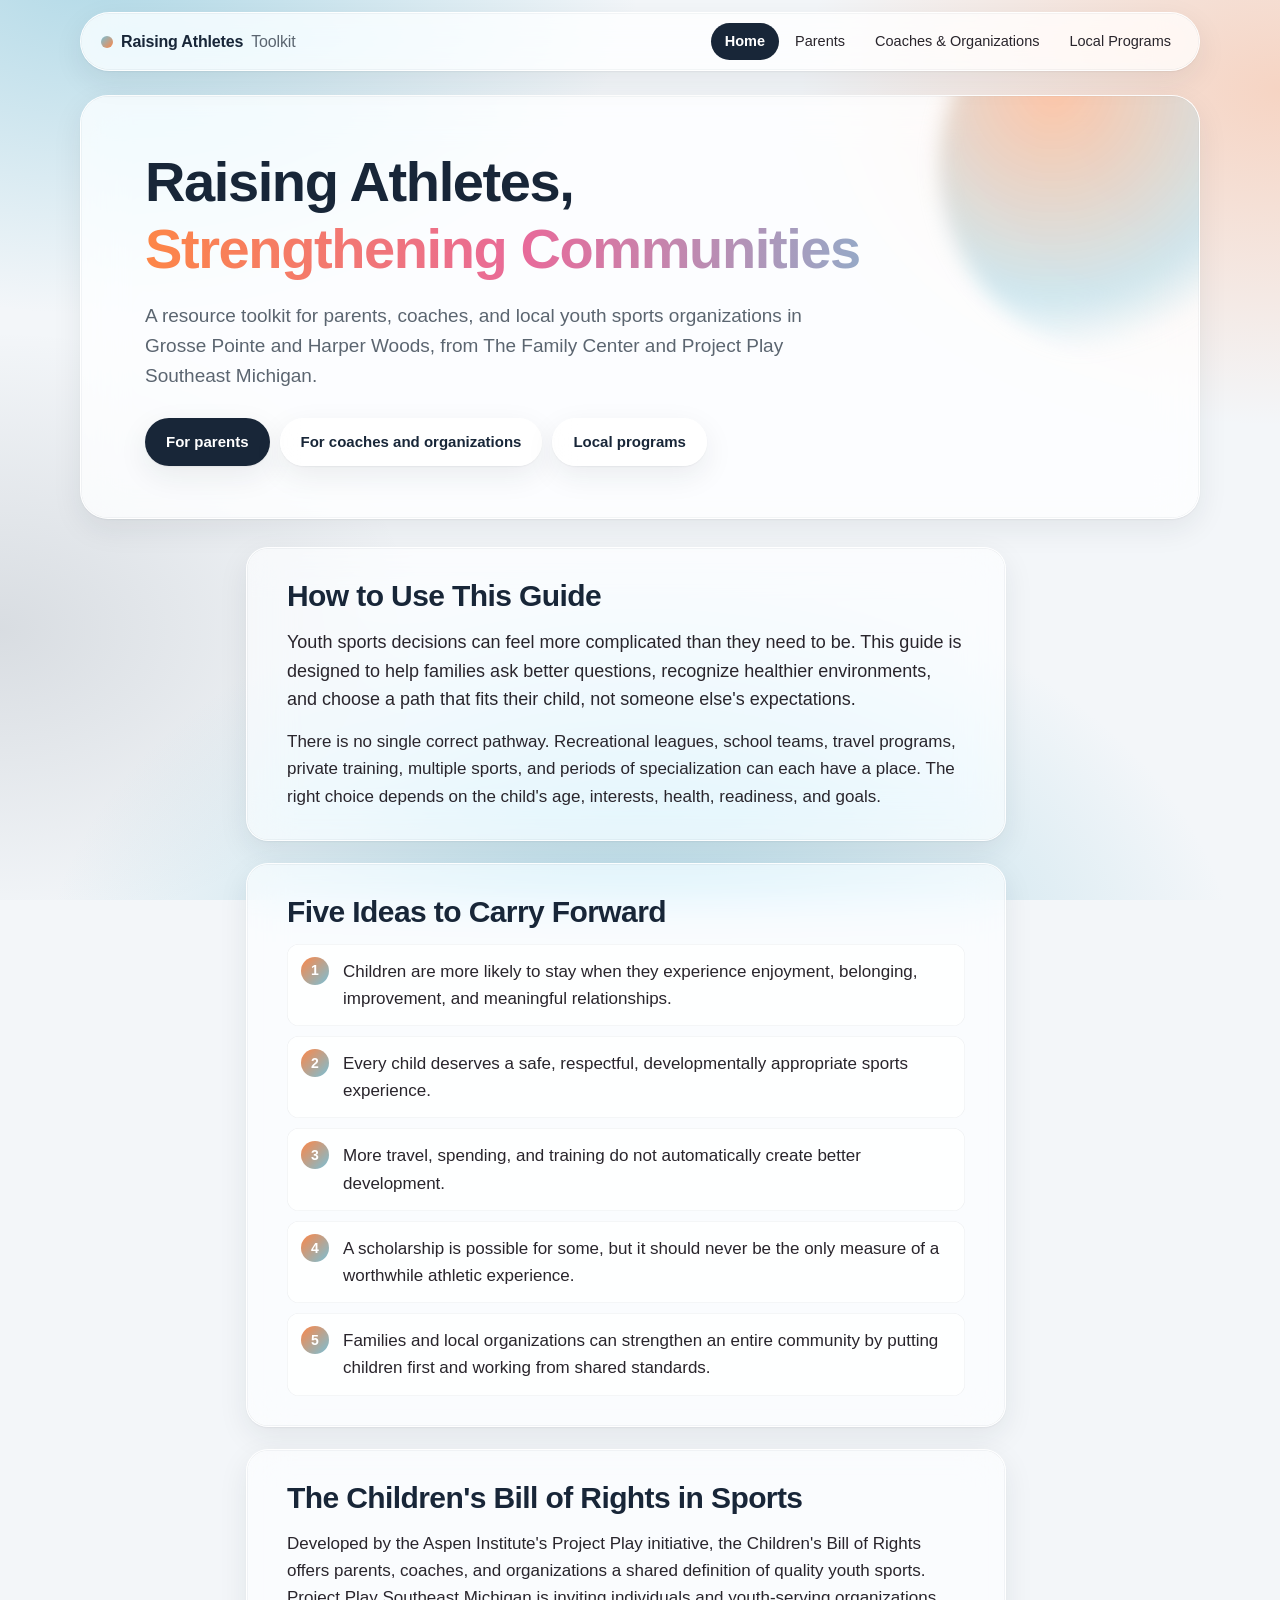
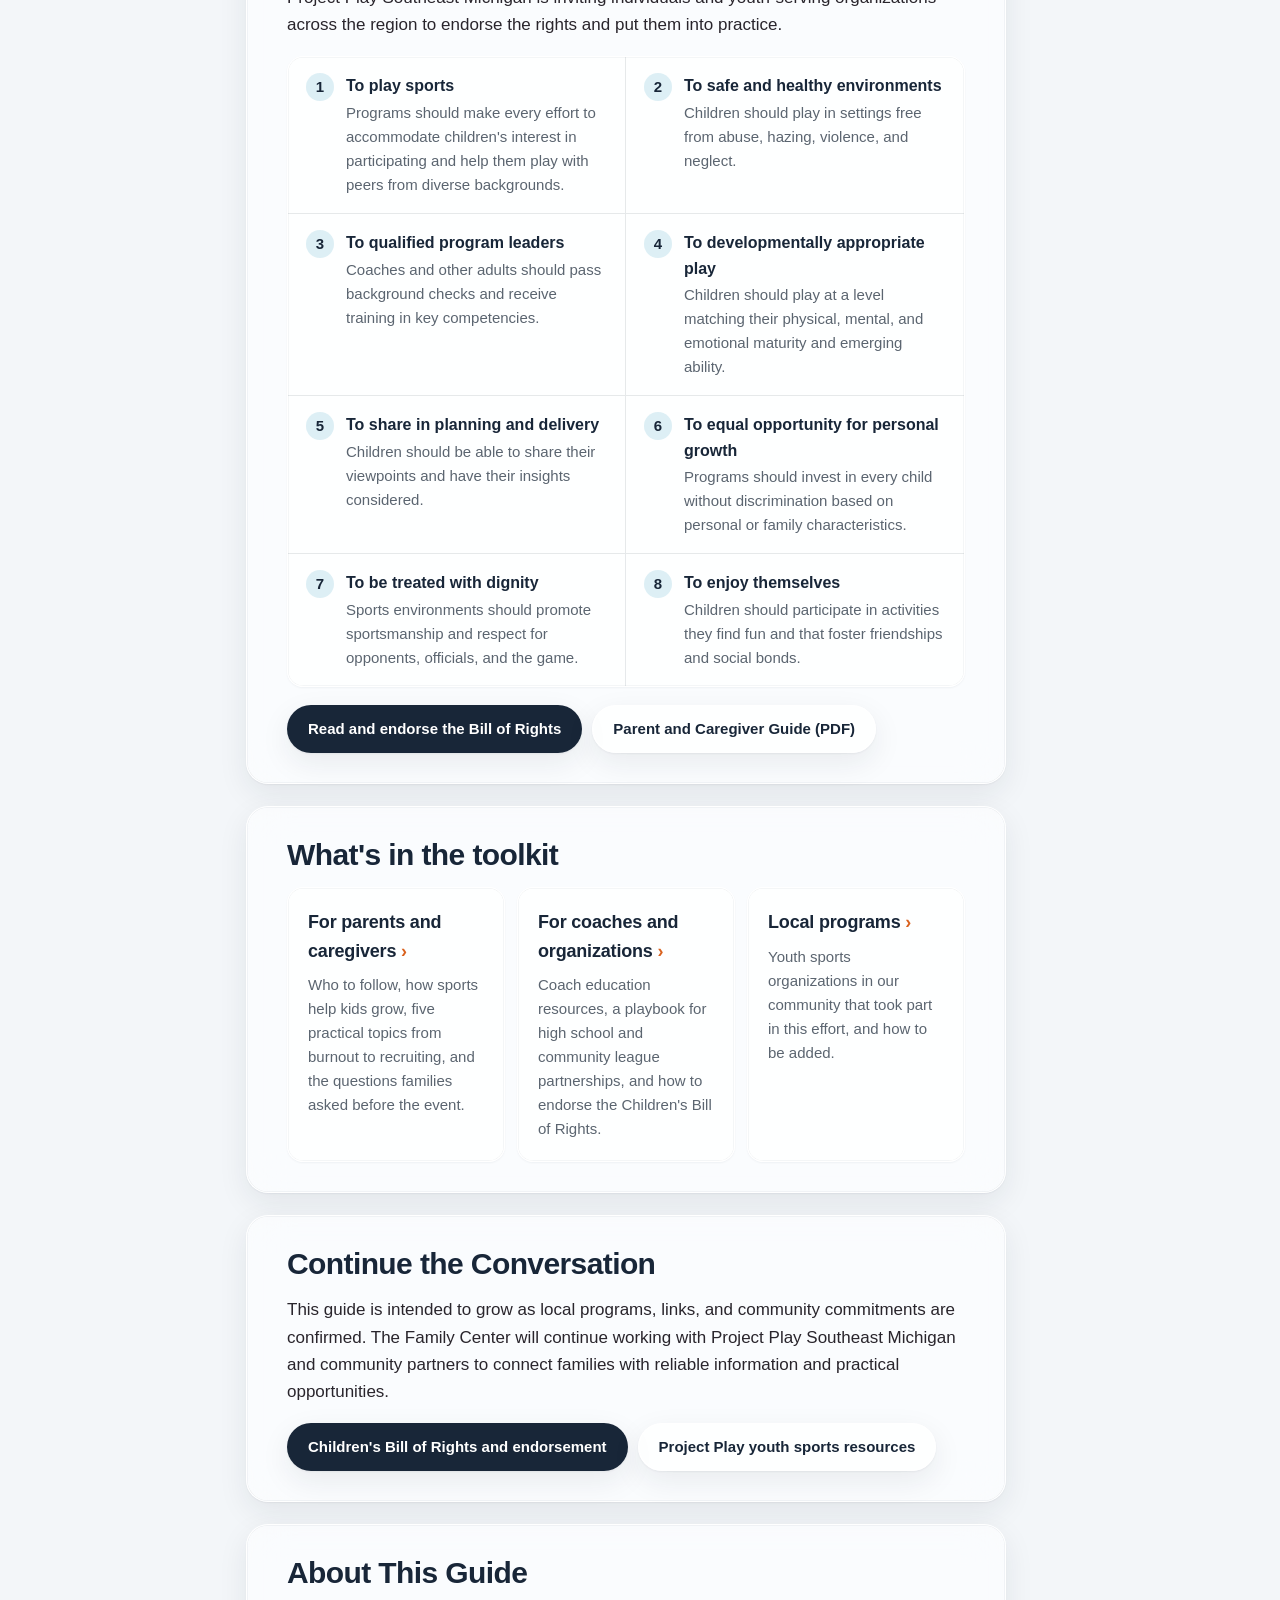
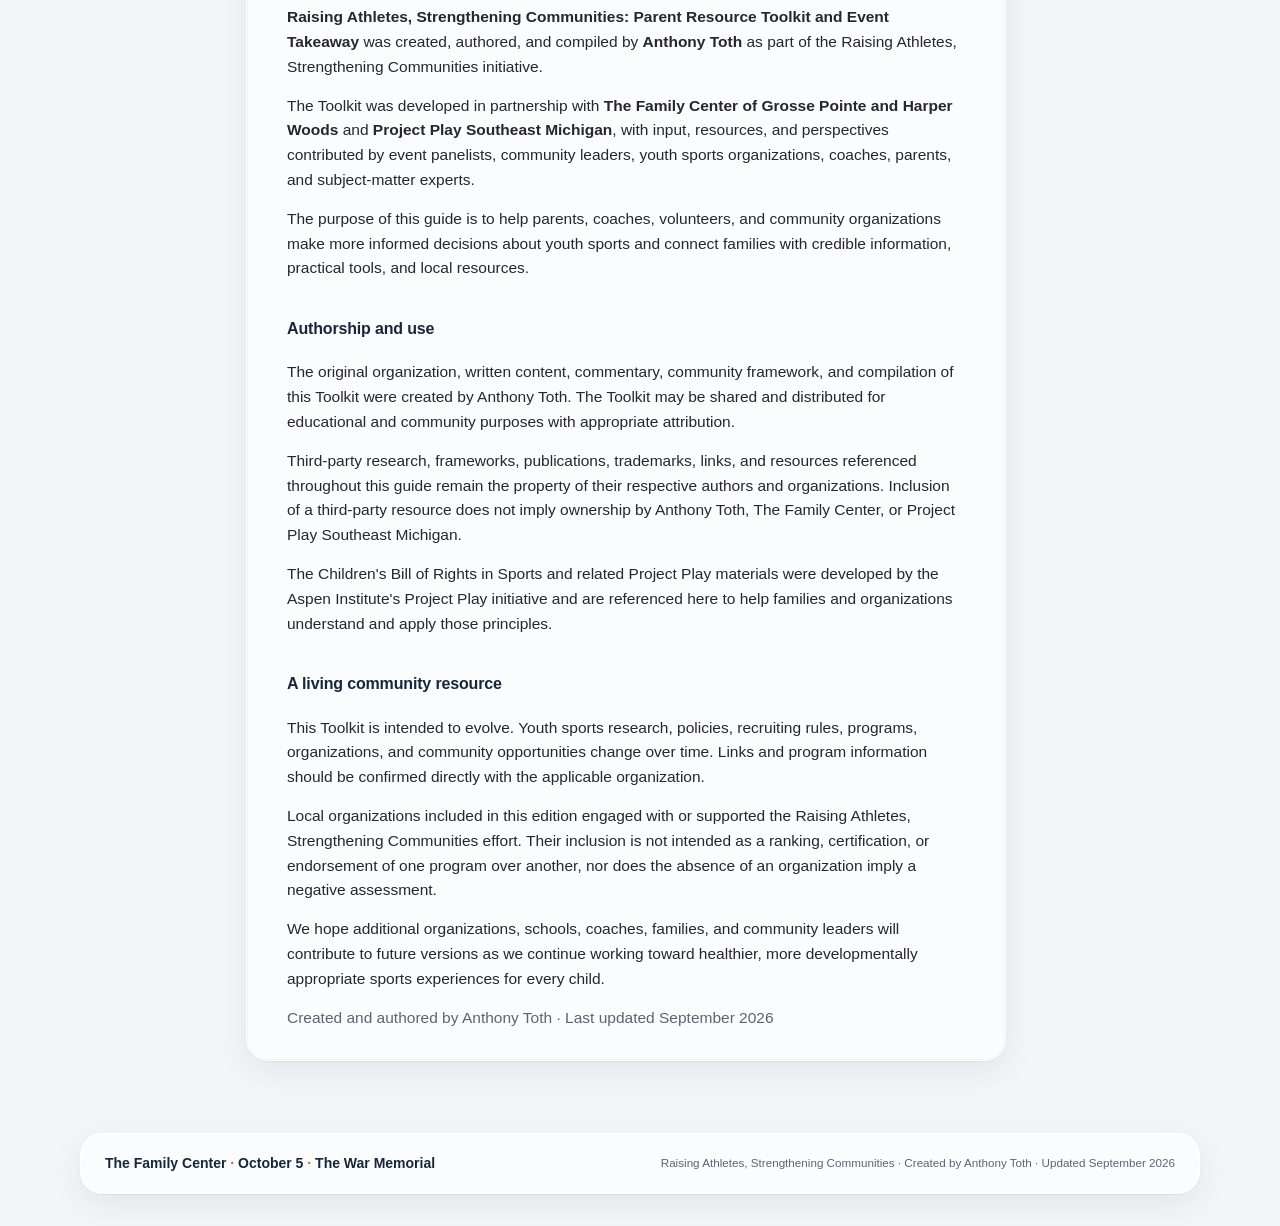
==== commit 96a18d46: "Light glass design: frosted panels over soft Family Center color washes Co-Authored-By: Claude Opus " ====
--- a/index.html
+++ b/index.html
@@ -9,7 +9,7 @@
 <body>
 <nav class="sitenav" aria-label="Toolkit pages"><div class="inner"><a class="brand" href="index.html">Raising Athletes <span>Toolkit</span></a><ul><li><a href="index.html" aria-current="page">Home</a></li><li><a href="parents.html">Parents</a></li><li><a href="coaches-organizations.html">Coaches &amp; Organizations</a></li><li><a href="local-programs.html">Local Programs</a></li></ul></div></nav><header class="hero">
   <div class="hero-inner">
-    <h1>Raising Athletes, Strengthening Communities</h1>
+    <h1>Raising Athletes, <span>Strengthening Communities</span></h1>
     <p class="lede">A resource toolkit for parents, coaches, and local youth sports organizations in Grosse Pointe and Harper Woods, from The Family Center and Project Play Southeast Michigan.</p>
     <div class="paths" aria-label="Start here">
       <a class="path" href="parents.html">For parents</a>
--- a/styles.css
+++ b/styles.css
@@ -1,186 +1,262 @@
 :root{
-  --bg:#FFFFFF; --surface:#F5F6F7; --ink:#29252C; --muted:#5F6368; --line:#E3E5E8;
-  --head:#182638; --accent:#1F6480; --accent-ink:#FFFFFF;
-  --orange:#E0692A; --soft:#F5F6F7;
-  --hero:#182638; --hero-ink:#FFFFFF; --hero-muted:#C9D3DC;
-  --body:"Helvetica Neue",Helvetica,Arial,"Lucida Grande",sans-serif;
+  --bg:#F3F6F9;
+  --wash-1:rgba(120,192,215,.55); --wash-2:rgba(253,134,71,.30); --wash-3:rgba(24,38,56,.12);
+  --glass:rgba(255,255,255,.62); --glass-strong:rgba(255,255,255,.78); --glass-border:rgba(255,255,255,.85);
+  --glass-edge:rgba(24,38,56,.08); --shadow:0 10px 30px rgba(24,38,56,.08), 0 1px 2px rgba(24,38,56,.06);
+  --ink:#29252C; --muted:#5B6570; --line:rgba(24,38,56,.10);
+  --head:#182638; --accent:#1F6480; --orange:#D9621F; --orange-bright:#FD8647; --sky:#78C0D7;
+  --btn:#182638; --btn-ink:#FFFFFF;
+  --body:-apple-system,BlinkMacSystemFont,"SF Pro Text","Helvetica Neue",Helvetica,Arial,sans-serif;
+  --display:-apple-system,BlinkMacSystemFont,"SF Pro Display","Helvetica Neue",Helvetica,Arial,sans-serif;
+  --r-lg:22px; --r-md:16px; --r-sm:12px;
 }
 @media (prefers-color-scheme:dark){
   :root:not([data-theme="light"]){
     color-scheme:dark;
-    --bg:#11161C; --surface:#1A2129; --ink:#E8EBEE; --muted:#A3ADB7; --line:#2A333D;
-    --head:#F2F4F6; --accent:#8CCBE0; --accent-ink:#11161C;
-    --orange:#FD8647; --soft:#1A2129;
-    --hero:#141E2B; --hero-ink:#FFFFFF; --hero-muted:#AEBBC7;
+    --bg:#0E141B;
+    --wash-1:rgba(120,192,215,.22); --wash-2:rgba(253,134,71,.16); --wash-3:rgba(120,192,215,.08);
+    --glass:rgba(30,40,52,.55); --glass-strong:rgba(34,45,58,.72); --glass-border:rgba(255,255,255,.10);
+    --glass-edge:rgba(0,0,0,.3); --shadow:0 10px 30px rgba(0,0,0,.35);
+    --ink:#E9EDF1; --muted:#A5B1BD; --line:rgba(255,255,255,.10);
+    --head:#F4F6F8; --accent:#8CCBE0; --orange:#FD8647; --orange-bright:#FD8647; --sky:#78C0D7;
+    --btn:#F4F6F8; --btn-ink:#0E141B;
   }
 }
 :root[data-theme="dark"]{
   color-scheme:dark;
-  --bg:#11161C; --surface:#1A2129; --ink:#E8EBEE; --muted:#A3ADB7; --line:#2A333D;
-  --head:#F2F4F6; --accent:#8CCBE0; --accent-ink:#11161C;
-  --orange:#FD8647; --soft:#1A2129;
-  --hero:#141E2B; --hero-ink:#FFFFFF; --hero-muted:#AEBBC7;
+  --bg:#0E141B;
+  --wash-1:rgba(120,192,215,.22); --wash-2:rgba(253,134,71,.16); --wash-3:rgba(120,192,215,.08);
+  --glass:rgba(30,40,52,.55); --glass-strong:rgba(34,45,58,.72); --glass-border:rgba(255,255,255,.10);
+  --glass-edge:rgba(0,0,0,.3); --shadow:0 10px 30px rgba(0,0,0,.35);
+  --ink:#E9EDF1; --muted:#A5B1BD; --line:rgba(255,255,255,.10);
+  --head:#F4F6F8; --accent:#8CCBE0; --orange:#FD8647; --orange-bright:#FD8647; --sky:#78C0D7;
+  --btn:#F4F6F8; --btn-ink:#0E141B;
 }
 :root{padding-top:env(safe-area-inset-top,0px);padding-bottom:env(safe-area-inset-bottom,0px)}
 *{box-sizing:border-box}
-html{scroll-behavior:smooth;scroll-padding-top:24px}
+html{scroll-behavior:smooth;scroll-padding-top:84px}
 @media (prefers-reduced-motion:reduce){html{scroll-behavior:auto}}
-body{margin:0;background:var(--bg);color:var(--ink);font-family:var(--body);font-size:17px;line-height:1.6}
+body{
+  margin:0;color:var(--ink);font-family:var(--body);font-size:17px;line-height:1.6;-webkit-font-smoothing:antialiased;
+  background-color:var(--bg);
+  background-image:
+    radial-gradient(900px 600px at 8% -5%, var(--wash-1), transparent 60%),
+    radial-gradient(800px 560px at 100% 10%, var(--wash-2), transparent 60%),
+    radial-gradient(1000px 700px at 50% 110%, var(--wash-1), transparent 60%),
+    radial-gradient(700px 500px at 0% 70%, var(--wash-3), transparent 60%);
+  background-attachment:fixed;
+  min-height:100vh;
+}
 img{max-width:100%}
 [hidden]{display:none!important}
 a{color:var(--accent);text-underline-offset:2px}
 a:hover{color:var(--orange)}
-:focus-visible{outline:2px solid var(--orange);outline-offset:2px}
-h1,h2,h3{color:var(--head);text-wrap:balance;margin:0;line-height:1.25}
+:focus-visible{outline:2px solid var(--orange-bright);outline-offset:2px;border-radius:6px}
+h1,h2,h3{color:var(--head);text-wrap:balance;margin:0;line-height:1.2;font-family:var(--display)}
 p{margin:0}
 ul,ol{margin:0;padding-left:1.3em}
 li+li{margin-top:.35em}
 .eyebrow{display:none}
 
-/* Top bar */
-.sitenav{background:var(--hero);padding:0 16px}
-.sitenav .inner{max-width:1100px;margin:0 auto;display:flex;flex-wrap:wrap;align-items:center;justify-content:space-between;gap:4px 24px;padding-block:14px}
-.sitenav .brand{color:#fff;text-decoration:none;font-weight:700;font-size:17px}
-.sitenav .brand span{font-weight:400;color:var(--hero-muted)}
-.sitenav ul{list-style:none;margin:0;padding:0;display:flex;flex-wrap:wrap;gap:0 20px}
+/* Glass primitive */
+.glass,.panel,.quote,.callout,.org,.join,.door,.feed,.rights,.table-wrap,.faq,.sitenav .inner,.hero-inner,.toc-card{
+  background:var(--glass);
+  -webkit-backdrop-filter:saturate(180%) blur(22px);backdrop-filter:saturate(180%) blur(22px);
+  border:1px solid var(--glass-border);
+  box-shadow:var(--shadow), inset 0 0 0 .5px var(--glass-edge);
+}
+
+/* Frosted top bar */
+.sitenav{position:sticky;top:env(safe-area-inset-top,0px);z-index:20;padding:12px 16px 0}
+.sitenav .inner{max-width:1120px;margin:0 auto;display:flex;flex-wrap:wrap;align-items:center;justify-content:space-between;gap:6px 20px;padding:10px 14px 10px 20px;border-radius:999px;background:var(--glass-strong)}
+.sitenav .brand{color:var(--head);text-decoration:none;font-weight:700;font-size:16px;letter-spacing:-.01em;display:flex;align-items:center;gap:8px}
+.sitenav .brand::before{content:"";width:12px;height:12px;border-radius:50%;background:linear-gradient(135deg,var(--sky),var(--orange-bright))}
+.sitenav .brand span{font-weight:400;color:var(--muted)}
+.sitenav ul{list-style:none;margin:0;padding:0;display:flex;flex-wrap:wrap;gap:2px}
 .sitenav li{margin:0}
-.sitenav ul a{color:var(--hero-muted);text-decoration:none;font-size:15px;display:block;padding:4px 0;border-bottom:2px solid transparent}
-.sitenav ul a:hover{color:#fff}
-.sitenav ul a[aria-current="page"]{color:#fff;border-bottom-color:var(--orange)}
+.sitenav ul a{color:var(--ink);text-decoration:none;font-size:14.5px;display:block;padding:7px 14px;border-radius:999px;transition:background .2s}
+.sitenav ul a:hover{background:rgba(120,192,215,.18);color:var(--head)}
+.sitenav ul a[aria-current="page"]{background:var(--btn);color:var(--btn-ink);font-weight:600}
+@media (max-width:700px){.sitenav .inner{border-radius:var(--r-lg)}}
 
 /* Header */
-.hero{background:var(--hero);color:var(--hero-ink);padding:0 16px;border-top:1px solid rgba(255,255,255,.08)}
-.hero-inner{max-width:1100px;margin:0 auto;padding-block:48px 52px;display:grid;grid-template-columns:minmax(0,1fr);gap:16px}
-.hero h1{color:#fff;font-size:clamp(32px,4.8vw,46px);font-weight:700;letter-spacing:-.01em;max-width:18em}
-.hero h1 span{font-weight:400}
-.hero .lede{color:var(--hero-muted);font-size:19px;max-width:36em}
-.hero .credit{color:var(--hero-muted);font-size:14px;max-width:48em}
+.hero{padding:24px 16px 0}
+.hero-inner{max-width:1120px;margin:0 auto;border-radius:28px;padding:52px clamp(22px,5vw,64px) 52px;display:grid;grid-template-columns:minmax(0,1fr);gap:18px;position:relative;overflow:hidden;background:var(--glass-strong)}
+.hero-inner::after{content:"";position:absolute;right:-120px;top:-120px;width:380px;height:380px;border-radius:50%;background:radial-gradient(circle at 30% 30%, rgba(253,134,71,.45), rgba(120,192,215,.35) 55%, transparent 70%);filter:blur(10px);pointer-events:none}
+.hero-inner > *{position:relative;z-index:1}
+.hero h1{font-size:clamp(34px,5.2vw,56px);font-weight:700;letter-spacing:-.025em;max-width:15em}
+.hero h1 span{display:block;background:linear-gradient(90deg,var(--orange-bright),#E86A9A 45%,var(--sky));-webkit-background-clip:text;background-clip:text;color:transparent}
+.hero .lede{color:var(--muted);font-size:19px;max-width:36em}
+.hero .credit{color:var(--muted);font-size:14px}
 .paths{display:flex;flex-wrap:wrap;gap:10px;margin-top:8px}
-.path{display:inline-block;padding:10px 16px;border-radius:3px;background:#fff;color:var(--hero);text-decoration:none;font-weight:700;font-size:15px}
-.path:hover{background:var(--orange);color:#fff}
+.path{display:inline-block;padding:11px 20px;border-radius:999px;background:var(--glass);border:1px solid var(--glass-border);color:var(--head);text-decoration:none;font-weight:600;font-size:15px;box-shadow:var(--shadow);-webkit-backdrop-filter:blur(12px);backdrop-filter:blur(12px);transition:transform .15s, background .15s}
+.path:first-child{background:var(--btn);color:var(--btn-ink);border-color:transparent}
+.path:hover{transform:translateY(-1px);color:var(--head);background:var(--glass-strong)}
+.path:first-child:hover{background:var(--btn);color:var(--btn-ink);opacity:.9}
 .path small{display:none}
-.hero.small .hero-inner{padding-block:36px 40px}
+.hero.small .hero-inner{padding-block:40px 40px}
+.hero.small h1{font-size:clamp(30px,4.4vw,46px)}
 
 /* Layout */
-.mobile-nav{position:sticky;top:env(safe-area-inset-top,0px);z-index:10;background:var(--bg);border-bottom:1px solid var(--line);padding:10px 16px;display:none}
+.mobile-nav{position:sticky;top:calc(env(safe-area-inset-top,0px) + 76px);z-index:10;padding:10px 16px;display:none}
 .mobile-nav label{position:absolute;left:-9999px}
-.mobile-nav select{width:100%;font:inherit;font-size:15px;padding:8px;border:1px solid var(--line);border-radius:3px;background:var(--bg);color:var(--ink)}
-.wrap{max-width:1100px;margin:0 auto;padding-inline:16px;display:grid;grid-template-columns:220px minmax(0,1fr);gap:56px}
-.toc{position:sticky;top:calc(env(safe-area-inset-top,0px) + 20px);align-self:start;max-height:calc(100vh - 40px);overflow:auto;padding-block:44px 24px;font-size:14.5px}
-.toc h4{font-size:13px;font-weight:700;color:var(--muted);margin:20px 0 6px}
+.mobile-nav select{width:100%;font:inherit;font-size:15px;padding:10px 14px;border-radius:14px;border:1px solid var(--glass-border);background:var(--glass-strong);-webkit-backdrop-filter:blur(20px);backdrop-filter:blur(20px);color:var(--ink);box-shadow:var(--shadow)}
+.wrap{max-width:1120px;margin:0 auto;padding-inline:16px;display:grid;grid-template-columns:240px minmax(0,1fr);gap:40px}
+.toc{position:sticky;top:calc(env(safe-area-inset-top,0px) + 92px);align-self:start;max-height:calc(100vh - 120px);overflow:auto;margin-top:28px;padding:18px 14px;font-size:14.5px;border-radius:var(--r-lg);
+  background:var(--glass);-webkit-backdrop-filter:saturate(180%) blur(22px);backdrop-filter:saturate(180%) blur(22px);border:1px solid var(--glass-border);box-shadow:var(--shadow)}
+.toc h4{font-size:12px;font-weight:600;color:var(--muted);margin:16px 8px 4px;text-transform:none}
 .toc h4:first-child{margin-top:0}
-.toc a{display:block;color:var(--ink);text-decoration:none;padding:4px 0;line-height:1.35}
-.toc a:hover{color:var(--accent)}
-.toc a.active{color:var(--orange);font-weight:700}
-main{padding-block:36px 64px;max-width:720px;min-width:0}
-.single{max-width:760px;margin:0 auto;padding-inline:16px}
+.toc a{display:block;color:var(--ink);text-decoration:none;padding:6px 10px;border-radius:10px;line-height:1.35}
+.toc a:hover{background:rgba(120,192,215,.16)}
+.toc a.active{background:var(--btn);color:var(--btn-ink);font-weight:600}
+main{padding-block:28px 64px;max-width:760px;min-width:0;display:grid;gap:22px}
+.single{max-width:820px;margin:0 auto;padding-inline:16px}
 @media (max-width:900px){
   .wrap{grid-template-columns:1fr;gap:0}
   .toc{display:none}
   .mobile-nav{display:block}
-  html{scroll-padding-top:68px}
-}
-
-/* Sections */
-section{padding-block:36px;border-top:1px solid var(--line)}
-section:first-child{border-top:0;padding-top:8px}
+  html{scroll-padding-top:150px}
+}
+
+/* Sections are glass sheets */
+section{padding:30px clamp(20px,4vw,40px);border-radius:var(--r-lg);
+  background:var(--glass);-webkit-backdrop-filter:saturate(180%) blur(22px);backdrop-filter:saturate(180%) blur(22px);border:1px solid var(--glass-border);box-shadow:var(--shadow), inset 0 0 0 .5px var(--glass-edge)}
 .sec-head{margin-bottom:14px}
-h2{font-size:28px;font-weight:700}
-h2 .num{color:var(--orange);margin-right:.2em}
-h3{font-size:18px;font-weight:700;margin-top:26px;margin-bottom:8px}
+h2{font-size:clamp(24px,3vw,30px);font-weight:700;letter-spacing:-.02em}
+h2 .num{display:inline-grid;place-items:center;width:1.35em;height:1.35em;margin-right:.35em;border-radius:50%;font-size:.8em;vertical-align:.08em;color:#fff;background:linear-gradient(135deg,var(--orange-bright),var(--sky))}
+h3{font-size:18px;font-weight:650;margin-top:24px;margin-bottom:8px;letter-spacing:-.01em}
 .lead{font-size:18px}
 .stack{display:grid;gap:14px}
 .muted{color:var(--muted)}
-.note{font-size:15px;color:var(--muted);font-style:italic;margin-top:18px}
-
-.ideas{padding-left:1.4em;display:grid;gap:8px}
-.ideas li{margin:0;padding-left:4px}
-.ideas li::marker{color:var(--orange);font-weight:700}
-
-.rights{list-style:none;padding:0;display:grid;grid-template-columns:repeat(2,minmax(0,1fr));gap:18px 32px;margin-top:6px}
-.right{display:grid;grid-template-columns:auto 1fr;column-gap:12px;row-gap:2px;align-content:start}
-.right .n{grid-row:span 2;font-weight:700;color:var(--orange);font-size:18px;line-height:1.4}
-.right b{font-size:17px;color:var(--head)}
-.right p{font-size:15.5px;color:var(--muted)}
-@media (max-width:600px){.rights{grid-template-columns:1fr}}
-
-.links{list-style:none;padding:0}
-.links li{margin:0;padding:7px 0}
-.links a{font-weight:700;text-decoration:none}
-.links a:hover{text-decoration:underline}
-.links a span{font-weight:400;color:var(--muted)}
-.links a span::before{content:" · "}
-.links-label{font-size:16px;font-weight:700;color:var(--head);margin:24px 0 4px}
-
-.btn-row{display:flex;flex-wrap:wrap;gap:10px;margin-top:16px}
-.btn{display:inline-block;padding:10px 16px;border-radius:3px;font-weight:700;font-size:15px;text-decoration:none;border:1px solid var(--head);color:var(--head);background:transparent}
-.btn.primary{background:var(--head);color:var(--bg)}
-.btn:hover{border-color:var(--orange);background:var(--orange);color:#fff}
-
-.feed{display:grid;gap:0}
-.feed-item{padding:12px 0;border-bottom:1px solid var(--line);display:block}
-.feed-item:first-child{border-top:1px solid var(--line)}
+.note{font-size:14.5px;color:var(--muted);margin-top:18px}
+
+/* Nested glass inside a section: lighter so it doesn't stack heavily */
+section .panel,section .quote,section .callout,section .org,section .door,section .feed,section .rights,section .table-wrap,section .faq,section .join{
+  background:var(--glass-strong);box-shadow:0 1px 2px rgba(24,38,56,.05), inset 0 0 0 .5px var(--glass-edge);-webkit-backdrop-filter:none;backdrop-filter:none}
+
+.ideas{list-style:none;padding:0;display:grid;gap:10px;counter-reset:i}
+.ideas li{margin:0;padding:14px 16px 14px 56px;position:relative;border-radius:var(--r-sm);background:var(--glass-strong);box-shadow:inset 0 0 0 .5px var(--glass-edge)}
+.ideas li::before{counter-increment:i;content:counter(i);position:absolute;left:14px;top:13px;width:28px;height:28px;border-radius:50%;display:grid;place-items:center;font-weight:700;font-size:14px;color:#fff;background:linear-gradient(135deg,var(--orange-bright),var(--sky))}
+
+.rights{list-style:none;display:grid;grid-template-columns:repeat(2,minmax(0,1fr));gap:0;margin-top:6px;border-radius:var(--r-md);overflow:hidden}
+.right{display:grid;grid-template-columns:auto 1fr;column-gap:12px;row-gap:2px;align-content:start;padding:16px 18px;border-bottom:1px solid var(--line)}
+.right:nth-child(odd){border-right:1px solid var(--line)}
+.right:nth-last-child(-n+2){border-bottom:0}
+.right .n{grid-row:span 2;font-weight:700;font-size:15px;width:28px;height:28px;border-radius:50%;display:grid;place-items:center;color:var(--head);background:rgba(120,192,215,.25)}
+.right b{font-size:16px;color:var(--head)}
+.right p{font-size:15px;color:var(--muted)}
+@media (max-width:600px){.rights{grid-template-columns:1fr}.right:nth-child(odd){border-right:0}.right:nth-last-child(2){border-bottom:1px solid var(--line)}}
+
+.links{list-style:none;padding:0;border-radius:var(--r-md);overflow:hidden;background:var(--glass-strong);box-shadow:inset 0 0 0 .5px var(--glass-edge)}
+.links li{margin:0;border-bottom:1px solid var(--line)}
+.links li:last-child{border-bottom:0}
+.links a{display:flex;justify-content:space-between;gap:14px;padding:12px 16px;text-decoration:none;color:var(--head);font-weight:600}
+.links a:hover{background:rgba(120,192,215,.14);color:var(--head)}
+.links a::after{content:"›";color:var(--muted);font-size:20px;line-height:1;flex:none}
+.links a span{font-weight:400;color:var(--muted);flex:1;text-align:right}
+@media (max-width:560px){.links a{flex-wrap:wrap}.links a span{text-align:left;flex-basis:100%;order:3}}
+.links-label{font-size:13px;font-weight:600;color:var(--muted);margin:22px 4px 8px}
+
+.btn-row{display:flex;flex-wrap:wrap;gap:10px;margin-top:18px}
+.btn{display:inline-block;padding:11px 20px;border-radius:999px;font-weight:600;font-size:15px;text-decoration:none;color:var(--head);background:var(--glass-strong);border:1px solid var(--glass-border);box-shadow:var(--shadow)}
+.btn.primary{background:var(--btn);color:var(--btn-ink);border-color:transparent}
+.btn:hover{transform:translateY(-1px);color:var(--head)}
+.btn.primary:hover{color:var(--btn-ink);opacity:.9}
+
+.feed{border-radius:var(--r-md);overflow:hidden;display:block}
+.feed-item{padding:14px 18px;border-bottom:1px solid var(--line)}
+.feed-item:last-child{border-bottom:0}
 .feed-item .for{display:none}
-.feed-item b{font-size:17px;color:var(--head)}
-.feed-item a.handle{margin-left:8px;font-size:15px}
-.feed-item p{font-size:15.5px;color:var(--muted)}
-
-.pillars{display:grid;gap:4px}
-.pillar h3{margin-top:18px;margin-bottom:4px}
-
-.trio,.two{display:grid;gap:4px}
-.two{grid-template-columns:repeat(2,minmax(0,1fr));column-gap:36px}
+.feed-item b{font-size:16.5px;color:var(--head)}
+.feed-item a.handle{margin-left:8px;font-size:14.5px;text-decoration:none;font-weight:600}
+.feed-item p{font-size:15px;color:var(--muted)}
+
+.pillars{display:grid;grid-template-columns:repeat(3,minmax(0,1fr));gap:12px;margin-top:4px}
+.pillar{padding:16px;border-radius:var(--r-md);background:var(--glass-strong);box-shadow:inset 0 0 0 .5px var(--glass-edge)}
+.pillar h3{margin:0 0 6px;font-size:16.5px}
+.pillar p{font-size:15px;color:var(--muted)}
+@media (max-width:760px){.pillars{grid-template-columns:1fr}}
+
+.trio{display:grid;gap:12px;margin-top:4px}
+.two{display:grid;grid-template-columns:repeat(2,minmax(0,1fr));gap:12px;margin-top:4px}
 @media (max-width:640px){.two{grid-template-columns:1fr}}
-.panel h3{margin:22px 0 8px;font-size:17px}
+.panel{border-radius:var(--r-md);padding:18px 20px}
+.panel h3{margin:0 0 10px;font-size:16px;color:var(--head)}
 .panel p{margin-bottom:8px}
-.panel.ask{}
-
-.quote{background:var(--soft);padding:20px 22px;margin-top:24px;border-radius:3px}
-.quote .eyebrow{display:block;font-weight:700;font-size:15px;color:var(--head)}
-.quote blockquote{margin:8px 0 14px;font-size:17px;font-style:italic}
-.copy{font:inherit;font-size:14px;font-weight:700;padding:7px 12px;border-radius:3px;border:1px solid var(--head);background:transparent;color:var(--head);cursor:pointer}
-.copy:hover{background:var(--head);color:var(--bg)}
-
-.faq div{padding:14px 0}
-.faq h3{margin:0 0 4px}
-
-.table-wrap{overflow-x:auto}
-table{border-collapse:collapse;width:100%;min-width:560px;font-size:15.5px}
-th,td{text-align:left;padding:10px 12px 10px 0;border-bottom:1px solid var(--line);vertical-align:top}
-th{font-weight:700;color:var(--head);border-bottom:2px solid var(--head)}
-td:first-child{font-weight:700}
-
-.steps{padding-left:1.4em}
-.steps li::marker{font-weight:700;color:var(--orange)}
-
-.callout{background:var(--soft);padding:16px 20px;border-radius:3px;margin-top:20px}
+.panel ul{font-size:16px}
+.panel.ask{background:linear-gradient(135deg,rgba(120,192,215,.22),rgba(255,255,255,.55))}
+@media (prefers-color-scheme:dark){:root:not([data-theme="light"]) .panel.ask{background:linear-gradient(135deg,rgba(120,192,215,.16),rgba(30,40,52,.6))}}
+:root[data-theme="dark"] .panel.ask{background:linear-gradient(135deg,rgba(120,192,215,.16),rgba(30,40,52,.6))}
+
+.quote{border-radius:var(--r-md);padding:20px 22px;margin-top:20px;background:linear-gradient(135deg,rgba(253,134,71,.16),rgba(255,255,255,.55))!important}
+.quote .eyebrow{display:block;font-weight:600;font-size:13px;color:var(--muted)}
+.quote blockquote{margin:8px 0 14px;font-size:17px;color:var(--ink)}
+.copy{font:inherit;font-size:14px;font-weight:600;padding:8px 16px;border-radius:999px;border:0;background:var(--btn);color:var(--btn-ink);cursor:pointer}
+.copy:hover{opacity:.9}
+
+.stat{display:none}
+
+.faq{border-radius:var(--r-md);overflow:hidden}
+.faq div{padding:16px 20px;border-bottom:1px solid var(--line)}
+.faq div:last-child{border-bottom:0}
+.faq h3{margin:0 0 4px;font-size:16.5px}
+.faq p{color:var(--muted);font-size:15.5px}
+
+.table-wrap{overflow-x:auto;border-radius:var(--r-md)}
+table{border-collapse:collapse;width:100%;min-width:560px;font-size:15px}
+th,td{text-align:left;padding:12px 16px;border-bottom:1px solid var(--line);vertical-align:top}
+tr:last-child td{border-bottom:0}
+th{font-weight:600;color:var(--muted);font-size:13px}
+td:first-child{font-weight:600;color:var(--head)}
+
+.steps{list-style:none;padding:0;display:grid;gap:8px;counter-reset:s}
+.steps li{margin:0;counter-increment:s;padding:12px 16px 12px 54px;position:relative;border-radius:var(--r-sm);background:var(--glass-strong);box-shadow:inset 0 0 0 .5px var(--glass-edge)}
+.steps li::before{content:counter(s);position:absolute;left:14px;top:11px;width:26px;height:26px;border-radius:50%;display:grid;place-items:center;font-weight:700;font-size:13px;background:var(--btn);color:var(--btn-ink)}
+
+.callout{border-radius:var(--r-md);padding:16px 20px;margin-top:18px}
 .callout b{display:block;margin-bottom:4px;color:var(--head)}
 
-.orgs{display:grid;grid-template-columns:repeat(2,minmax(0,1fr));gap:28px 36px;margin-top:24px}
-.org{display:grid;gap:6px;align-content:start;padding-top:14px;border-top:3px solid var(--orange)}
-.org .sport{font-size:14px;color:var(--muted)}
-.org h3{margin:0;font-size:19px}
-.org p{font-size:15.5px}
-.org a{font-size:15px;font-weight:700;word-break:break-word}
+.endorsers{display:flex;flex-wrap:wrap;gap:6px;margin-top:10px}
+
+.orgs{display:grid;grid-template-columns:repeat(2,minmax(0,1fr));gap:14px;margin-top:20px}
+.org{border-radius:var(--r-md);padding:20px;display:grid;gap:8px;align-content:start;transition:transform .15s}
+.org:hover{transform:translateY(-2px)}
+.org .sport{justify-self:start;font-size:12.5px;font-weight:600;padding:3px 10px;border-radius:999px;color:var(--head);background:rgba(120,192,215,.25)}
+.org h3{margin:0;font-size:18px}
+.org p{font-size:15px;color:var(--muted)}
+.org a{font-size:14.5px;font-weight:600;text-decoration:none;word-break:break-word}
 @media (max-width:640px){.orgs{grid-template-columns:1fr}}
-.join{margin-top:32px;background:var(--soft);padding:22px;border-radius:3px}
+.join{margin-top:20px;border-radius:var(--r-md);padding:22px;background:linear-gradient(135deg,rgba(253,134,71,.18),rgba(120,192,215,.18))!important}
 .join h3{margin:0 0 6px}
 
-.doors{display:grid;gap:18px;margin-top:6px}
-.door{display:block;text-decoration:none;color:var(--ink)}
-.door b{display:block;font-size:19px;color:var(--accent);text-decoration:underline;text-underline-offset:2px}
-.door:hover b{color:var(--orange)}
-.door p{color:var(--muted);font-size:16px;margin-top:2px}
-
-.pager{display:flex;flex-wrap:wrap;justify-content:space-between;gap:12px;border-top:1px solid var(--line);padding-top:22px;margin-top:8px}
-.pager a{text-decoration:none;font-weight:700}
-.pager small{display:block;font-weight:400;color:var(--muted);font-size:14px}
-.pager a.next{text-align:right;margin-left:auto}
-
-.about{font-size:16px}
-.about h3{font-size:17px}
-
-footer{background:var(--hero);color:var(--hero-muted);padding:28px 16px;font-size:14.5px}
-footer .inner{max-width:1100px;margin:0 auto;display:flex;flex-wrap:wrap;justify-content:space-between;gap:8px 24px}
-footer .mark{color:#fff;font-weight:700}
+.doors{display:grid;grid-template-columns:repeat(3,minmax(0,1fr));gap:12px;margin-top:6px}
+.door{display:grid;gap:8px;align-content:start;padding:20px;border-radius:var(--r-md);text-decoration:none;color:var(--ink);transition:transform .15s}
+.door:hover{transform:translateY(-2px);color:var(--ink)}
+.door b{font-size:18px;color:var(--head);letter-spacing:-.01em}
+.door b::after{content:" ›";color:var(--orange)}
+.door p{color:var(--muted);font-size:15px}
+@media (max-width:760px){.doors{grid-template-columns:1fr}}
+
+.pager{display:flex;flex-wrap:wrap;justify-content:space-between;gap:12px}
+.pager a{flex:1 1 240px;text-decoration:none;font-weight:600;color:var(--head);padding:16px 20px;border-radius:var(--r-md);
+  background:var(--glass);-webkit-backdrop-filter:blur(22px);backdrop-filter:blur(22px);border:1px solid var(--glass-border);box-shadow:var(--shadow)}
+.pager a:hover{background:var(--glass-strong)}
+.pager small{display:block;font-weight:400;color:var(--muted);font-size:13px}
+.pager a.next{text-align:right}
+
+.about{font-size:15.5px}
+.about h3{font-size:16px}
+
+footer{padding:8px 16px 32px}
+footer .inner{max-width:1120px;margin:0 auto;display:flex;flex-wrap:wrap;justify-content:space-between;align-items:center;gap:8px 24px;padding:18px 24px;border-radius:var(--r-lg);font-size:14px;color:var(--muted);
+  background:var(--glass);-webkit-backdrop-filter:blur(22px);backdrop-filter:blur(22px);border:1px solid var(--glass-border);box-shadow:var(--shadow)}
+footer .mark{color:var(--head);font-weight:600}
 footer .mark span{color:var(--orange)}
+main > *{min-width:0}
+@media (max-width:700px){
+  .sitenav .inner{padding:10px 12px}
+  .sitenav ul{flex-wrap:nowrap;overflow-x:auto;width:100%;scrollbar-width:none;-webkit-overflow-scrolling:touch}
+  .sitenav ul::-webkit-scrollbar{display:none}
+  .sitenav ul a{white-space:nowrap;padding:6px 12px}
+  .mobile-nav{top:calc(env(safe-area-inset-top,0px) + 108px)}
+}
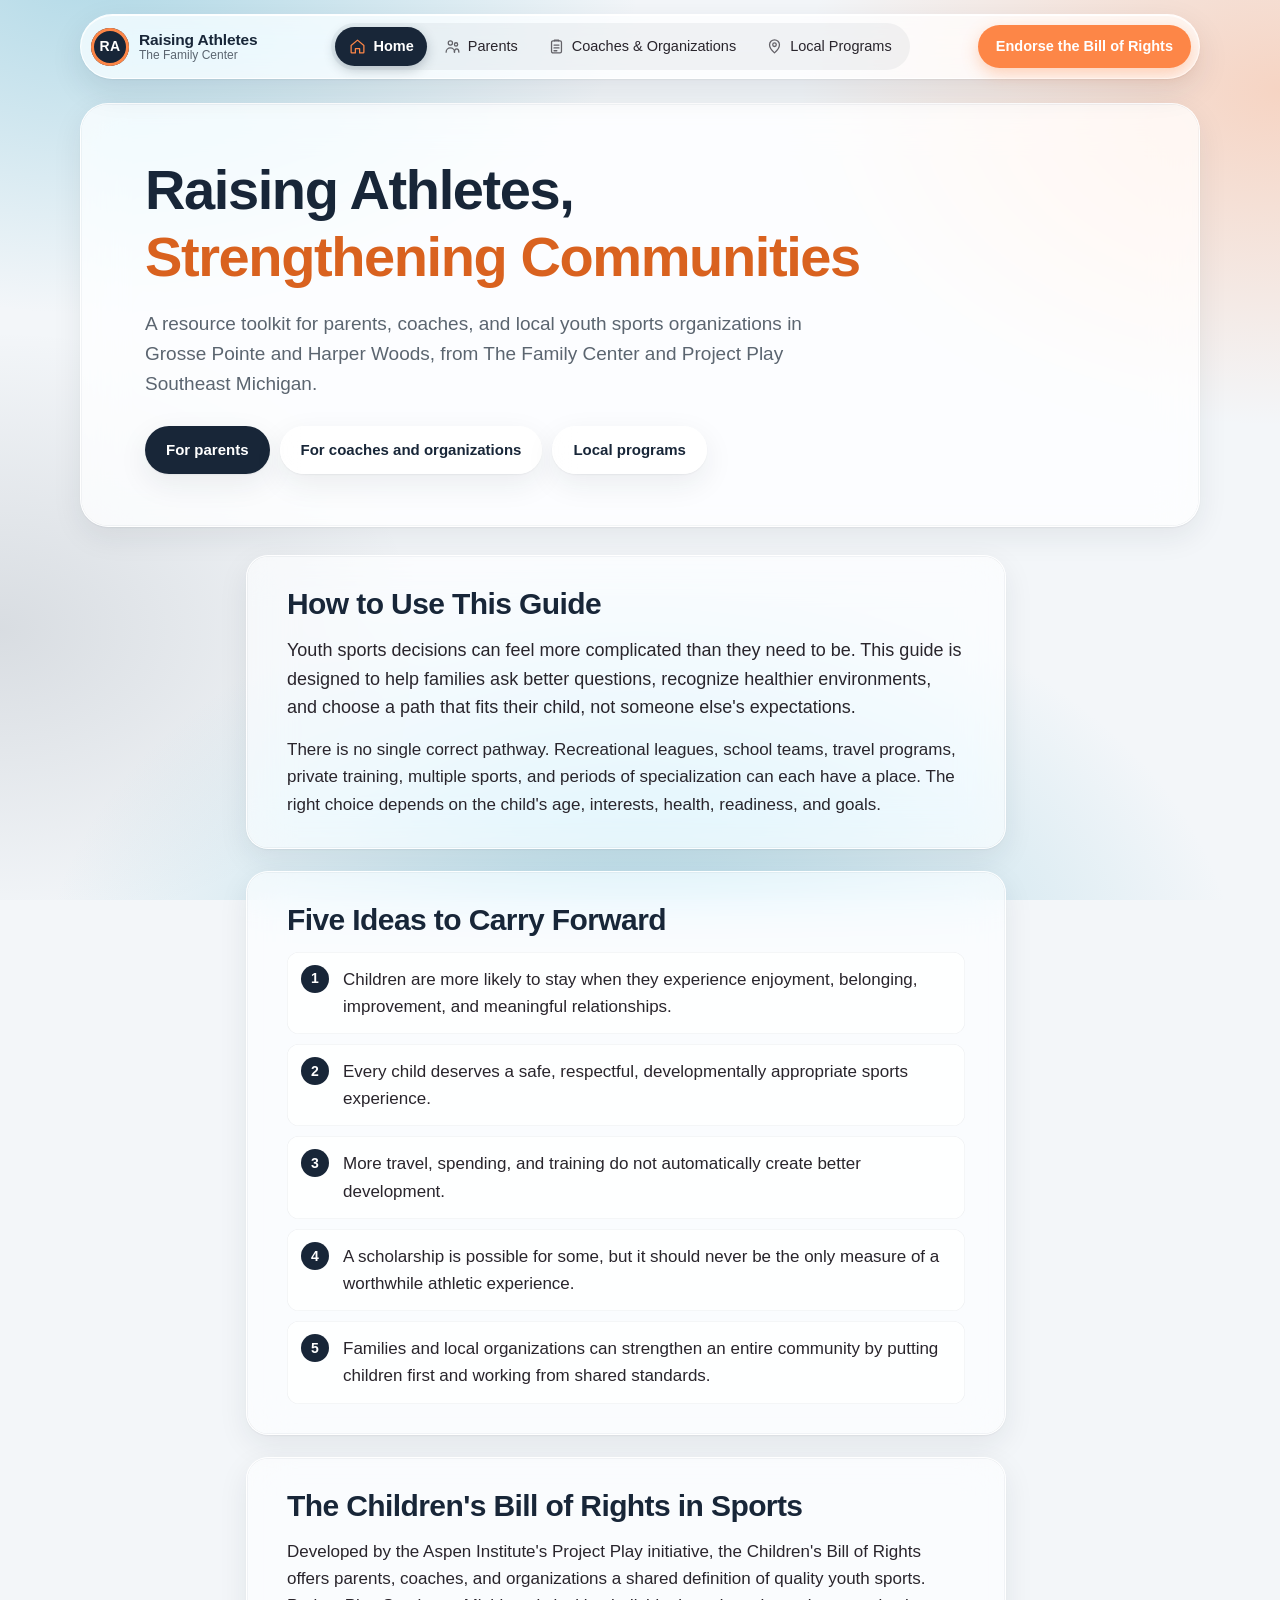
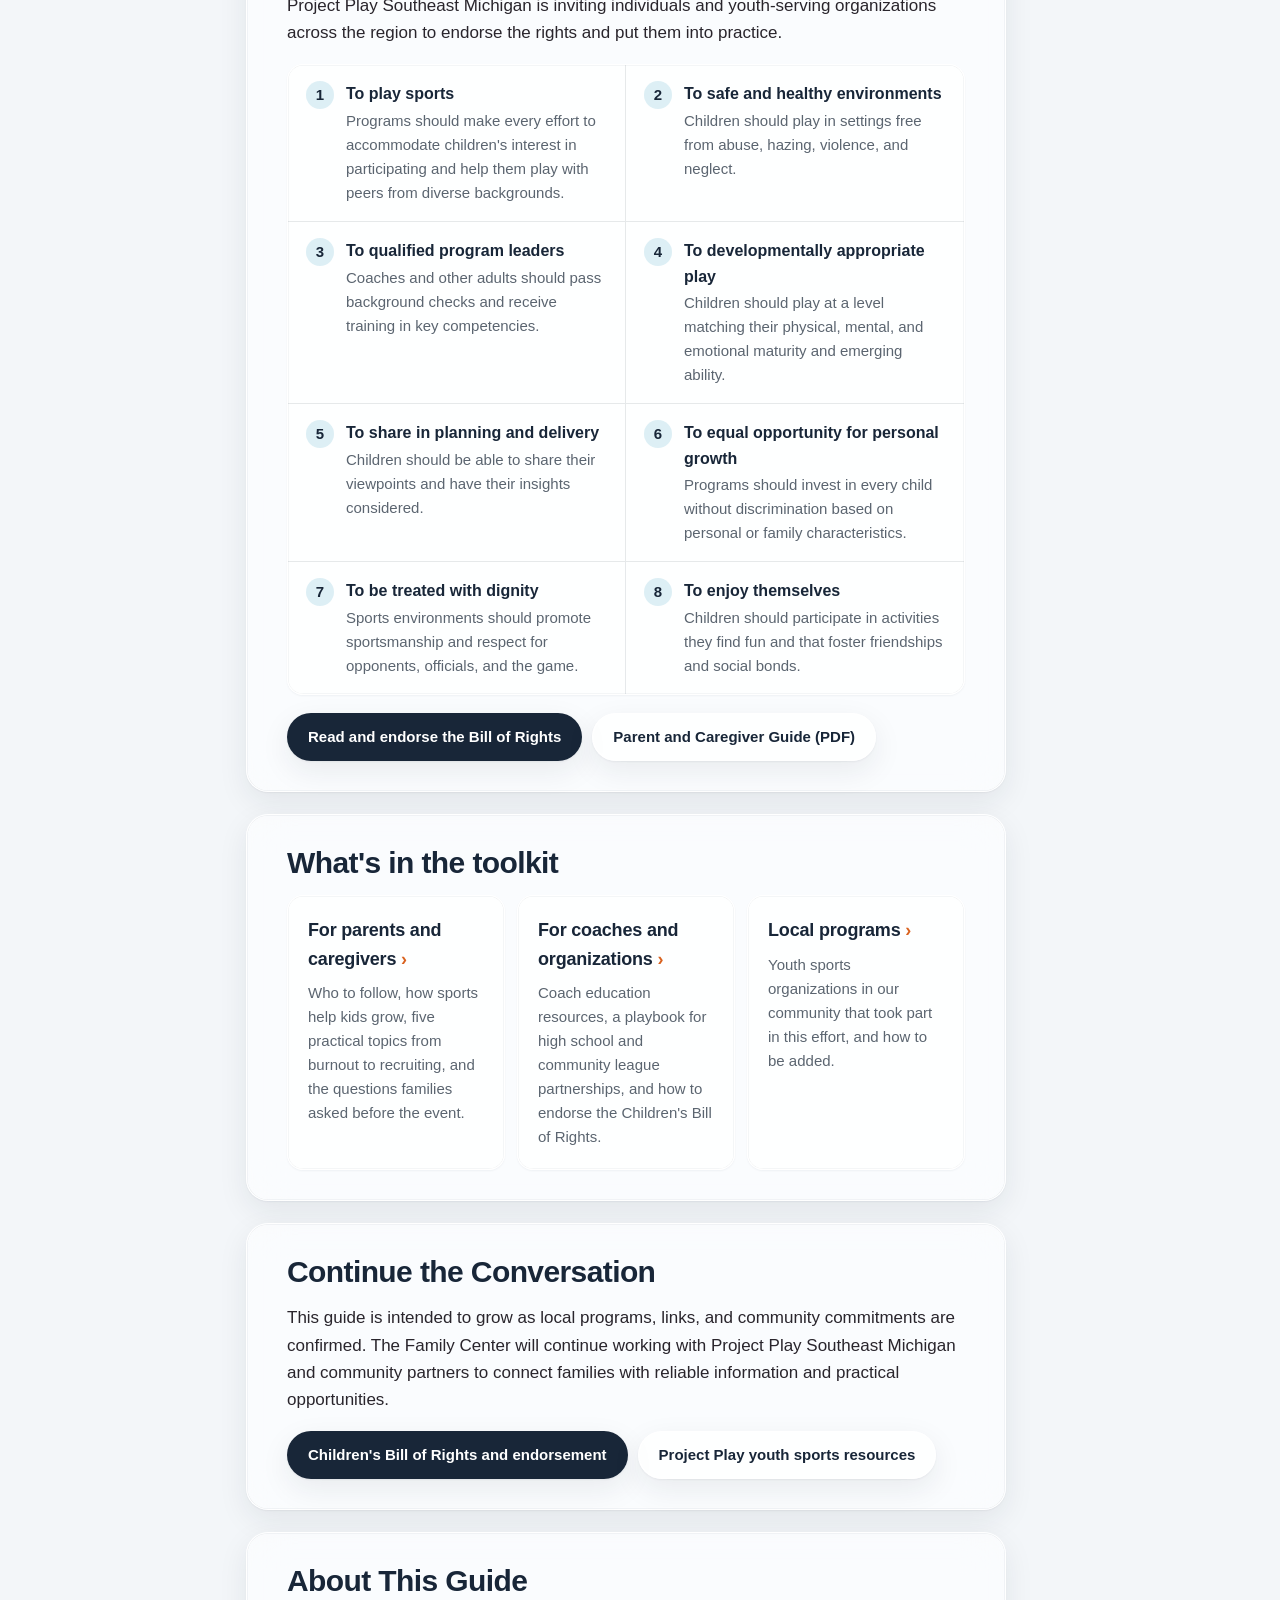
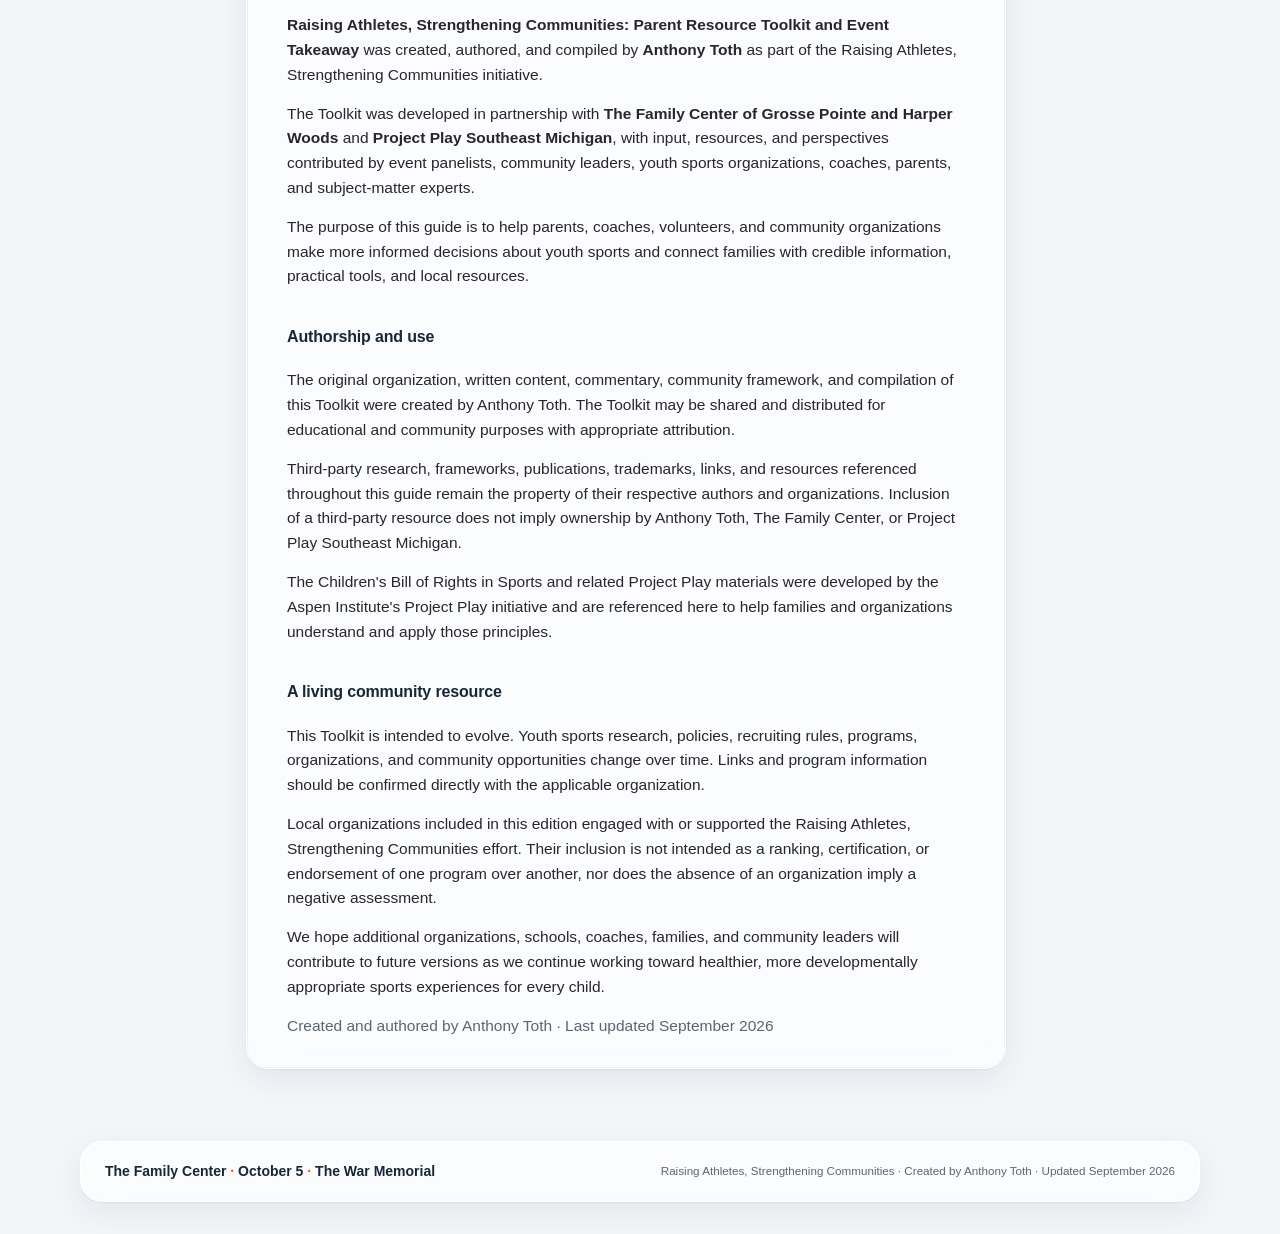
==== commit 0716e24d: "Dress up nav: logo mark, page icons, sliding highlight, Endorse button Co-Authored-By: Claude Opus 5" ====
--- a/index.html
+++ b/index.html
@@ -7,7 +7,7 @@
 <link rel="stylesheet" href="styles.css">
 </head>
 <body>
-<nav class="sitenav" aria-label="Toolkit pages"><div class="inner"><a class="brand" href="index.html">Raising Athletes <span>Toolkit</span></a><ul><li><a href="index.html" aria-current="page">Home</a></li><li><a href="parents.html">Parents</a></li><li><a href="coaches-organizations.html">Coaches &amp; Organizations</a></li><li><a href="local-programs.html">Local Programs</a></li></ul></div></nav><header class="hero">
+<nav class="sitenav" aria-label="Toolkit pages"><div class="inner"><a class="brand" href="index.html" aria-label="Raising Athletes Toolkit home"><span class="mark" aria-hidden="true">RA</span><span class="words"><b>Raising Athletes</b><small>The Family Center</small></span></a><ul><span class="slider" aria-hidden="true"></span><li><a href="index.html" aria-current="page"><svg viewBox="0 0 24 24" width="17" height="17" fill="none" stroke="currentColor" stroke-width="1.8" stroke-linecap="round" stroke-linejoin="round" aria-hidden="true"><path d="M3 10.5 12 3l9 7.5V20a1 1 0 0 1-1 1h-5v-6h-6v6H4a1 1 0 0 1-1-1z"/></svg><span>Home</span></a></li><li><a href="parents.html"><svg viewBox="0 0 24 24" width="17" height="17" fill="none" stroke="currentColor" stroke-width="1.8" stroke-linecap="round" stroke-linejoin="round" aria-hidden="true"><circle cx="9" cy="7" r="3"/><circle cx="17" cy="9" r="2.3"/><path d="M3 20c0-3.3 2.7-6 6-6s6 2.7 6 6"/><path d="M14.5 20c.2-2.6 1.4-4.5 3.5-4.5 2 0 3 1.6 3 4.5"/></svg><span>Parents</span></a></li><li><a href="coaches-organizations.html"><svg viewBox="0 0 24 24" width="17" height="17" fill="none" stroke="currentColor" stroke-width="1.8" stroke-linecap="round" stroke-linejoin="round" aria-hidden="true"><rect x="5" y="4" width="14" height="17" rx="2"/><path d="M9 4V3h6v1"/><path d="M8.5 10h7M8.5 14h7M8.5 18h4"/></svg><span>Coaches &amp; Organizations</span></a></li><li><a href="local-programs.html"><svg viewBox="0 0 24 24" width="17" height="17" fill="none" stroke="currentColor" stroke-width="1.8" stroke-linecap="round" stroke-linejoin="round" aria-hidden="true"><path d="M12 21s-7-6.2-7-11.5A7 7 0 0 1 19 9.5C19 14.8 12 21 12 21z"/><circle cx="12" cy="9.5" r="2.5"/></svg><span>Local Programs</span></a></li></ul><a class="nav-cta" href="https://www.projectplaysemi.org/cboris/">Endorse the Bill of Rights</a></div></nav><header class="hero">
   <div class="hero-inner">
     <h1>Raising Athletes, <span>Strengthening Communities</span></h1>
     <p class="lede">A resource toolkit for parents, coaches, and local youth sports organizations in Grosse Pointe and Harper Woods, from The Family Center and Project Play Southeast Michigan.</p>
--- a/styles.css
+++ b/styles.css
@@ -1,4 +1,5 @@
 :root{
+  color-scheme:light;
   --bg:#F3F6F9;
   --wash-1:rgba(120,192,215,.55); --wash-2:rgba(253,134,71,.30); --wash-3:rgba(24,38,56,.12);
   --glass:rgba(255,255,255,.62); --glass-strong:rgba(255,255,255,.78); --glass-border:rgba(255,255,255,.85);
@@ -9,28 +10,6 @@
   --body:-apple-system,BlinkMacSystemFont,"SF Pro Text","Helvetica Neue",Helvetica,Arial,sans-serif;
   --display:-apple-system,BlinkMacSystemFont,"SF Pro Display","Helvetica Neue",Helvetica,Arial,sans-serif;
   --r-lg:22px; --r-md:16px; --r-sm:12px;
-}
-@media (prefers-color-scheme:dark){
-  :root:not([data-theme="light"]){
-    color-scheme:dark;
-    --bg:#0E141B;
-    --wash-1:rgba(120,192,215,.22); --wash-2:rgba(253,134,71,.16); --wash-3:rgba(120,192,215,.08);
-    --glass:rgba(30,40,52,.55); --glass-strong:rgba(34,45,58,.72); --glass-border:rgba(255,255,255,.10);
-    --glass-edge:rgba(0,0,0,.3); --shadow:0 10px 30px rgba(0,0,0,.35);
-    --ink:#E9EDF1; --muted:#A5B1BD; --line:rgba(255,255,255,.10);
-    --head:#F4F6F8; --accent:#8CCBE0; --orange:#FD8647; --orange-bright:#FD8647; --sky:#78C0D7;
-    --btn:#F4F6F8; --btn-ink:#0E141B;
-  }
-}
-:root[data-theme="dark"]{
-  color-scheme:dark;
-  --bg:#0E141B;
-  --wash-1:rgba(120,192,215,.22); --wash-2:rgba(253,134,71,.16); --wash-3:rgba(120,192,215,.08);
-  --glass:rgba(30,40,52,.55); --glass-strong:rgba(34,45,58,.72); --glass-border:rgba(255,255,255,.10);
-  --glass-edge:rgba(0,0,0,.3); --shadow:0 10px 30px rgba(0,0,0,.35);
-  --ink:#E9EDF1; --muted:#A5B1BD; --line:rgba(255,255,255,.10);
-  --head:#F4F6F8; --accent:#8CCBE0; --orange:#FD8647; --orange-bright:#FD8647; --sky:#78C0D7;
-  --btn:#F4F6F8; --btn-ink:#0E141B;
 }
 :root{padding-top:env(safe-area-inset-top,0px);padding-bottom:env(safe-area-inset-bottom,0px)}
 *{box-sizing:border-box}
@@ -67,25 +46,13 @@
 }
 
 /* Frosted top bar */
-.sitenav{position:sticky;top:env(safe-area-inset-top,0px);z-index:20;padding:12px 16px 0}
-.sitenav .inner{max-width:1120px;margin:0 auto;display:flex;flex-wrap:wrap;align-items:center;justify-content:space-between;gap:6px 20px;padding:10px 14px 10px 20px;border-radius:999px;background:var(--glass-strong)}
-.sitenav .brand{color:var(--head);text-decoration:none;font-weight:700;font-size:16px;letter-spacing:-.01em;display:flex;align-items:center;gap:8px}
-.sitenav .brand::before{content:"";width:12px;height:12px;border-radius:50%;background:linear-gradient(135deg,var(--sky),var(--orange-bright))}
-.sitenav .brand span{font-weight:400;color:var(--muted)}
-.sitenav ul{list-style:none;margin:0;padding:0;display:flex;flex-wrap:wrap;gap:2px}
-.sitenav li{margin:0}
-.sitenav ul a{color:var(--ink);text-decoration:none;font-size:14.5px;display:block;padding:7px 14px;border-radius:999px;transition:background .2s}
-.sitenav ul a:hover{background:rgba(120,192,215,.18);color:var(--head)}
-.sitenav ul a[aria-current="page"]{background:var(--btn);color:var(--btn-ink);font-weight:600}
-@media (max-width:700px){.sitenav .inner{border-radius:var(--r-lg)}}
 
 /* Header */
 .hero{padding:24px 16px 0}
 .hero-inner{max-width:1120px;margin:0 auto;border-radius:28px;padding:52px clamp(22px,5vw,64px) 52px;display:grid;grid-template-columns:minmax(0,1fr);gap:18px;position:relative;overflow:hidden;background:var(--glass-strong)}
-.hero-inner::after{content:"";position:absolute;right:-120px;top:-120px;width:380px;height:380px;border-radius:50%;background:radial-gradient(circle at 30% 30%, rgba(253,134,71,.45), rgba(120,192,215,.35) 55%, transparent 70%);filter:blur(10px);pointer-events:none}
 .hero-inner > *{position:relative;z-index:1}
 .hero h1{font-size:clamp(34px,5.2vw,56px);font-weight:700;letter-spacing:-.025em;max-width:15em}
-.hero h1 span{display:block;background:linear-gradient(90deg,var(--orange-bright),#E86A9A 45%,var(--sky));-webkit-background-clip:text;background-clip:text;color:transparent}
+.hero h1 span{display:block;color:var(--orange)}
 .hero .lede{color:var(--muted);font-size:19px;max-width:36em}
 .hero .credit{color:var(--muted);font-size:14px}
 .paths{display:flex;flex-wrap:wrap;gap:10px;margin-top:8px}
@@ -123,7 +90,7 @@
   background:var(--glass);-webkit-backdrop-filter:saturate(180%) blur(22px);backdrop-filter:saturate(180%) blur(22px);border:1px solid var(--glass-border);box-shadow:var(--shadow), inset 0 0 0 .5px var(--glass-edge)}
 .sec-head{margin-bottom:14px}
 h2{font-size:clamp(24px,3vw,30px);font-weight:700;letter-spacing:-.02em}
-h2 .num{display:inline-grid;place-items:center;width:1.35em;height:1.35em;margin-right:.35em;border-radius:50%;font-size:.8em;vertical-align:.08em;color:#fff;background:linear-gradient(135deg,var(--orange-bright),var(--sky))}
+h2 .num{display:inline-grid;place-items:center;width:1.35em;height:1.35em;margin-right:.35em;border-radius:50%;font-size:.8em;vertical-align:.08em;color:#fff;background:var(--head)}
 h3{font-size:18px;font-weight:650;margin-top:24px;margin-bottom:8px;letter-spacing:-.01em}
 .lead{font-size:18px}
 .stack{display:grid;gap:14px}
@@ -136,7 +103,7 @@
 
 .ideas{list-style:none;padding:0;display:grid;gap:10px;counter-reset:i}
 .ideas li{margin:0;padding:14px 16px 14px 56px;position:relative;border-radius:var(--r-sm);background:var(--glass-strong);box-shadow:inset 0 0 0 .5px var(--glass-edge)}
-.ideas li::before{counter-increment:i;content:counter(i);position:absolute;left:14px;top:13px;width:28px;height:28px;border-radius:50%;display:grid;place-items:center;font-weight:700;font-size:14px;color:#fff;background:linear-gradient(135deg,var(--orange-bright),var(--sky))}
+.ideas li::before{counter-increment:i;content:counter(i);position:absolute;left:14px;top:13px;width:28px;height:28px;border-radius:50%;display:grid;place-items:center;font-weight:700;font-size:14px;color:#fff;background:var(--head)}
 
 .rights{list-style:none;display:grid;grid-template-columns:repeat(2,minmax(0,1fr));gap:0;margin-top:6px;border-radius:var(--r-md);overflow:hidden}
 .right{display:grid;grid-template-columns:auto 1fr;column-gap:12px;row-gap:2px;align-content:start;padding:16px 18px;border-bottom:1px solid var(--line)}
@@ -184,11 +151,9 @@
 .panel h3{margin:0 0 10px;font-size:16px;color:var(--head)}
 .panel p{margin-bottom:8px}
 .panel ul{font-size:16px}
-.panel.ask{background:linear-gradient(135deg,rgba(120,192,215,.22),rgba(255,255,255,.55))}
-@media (prefers-color-scheme:dark){:root:not([data-theme="light"]) .panel.ask{background:linear-gradient(135deg,rgba(120,192,215,.16),rgba(30,40,52,.6))}}
-:root[data-theme="dark"] .panel.ask{background:linear-gradient(135deg,rgba(120,192,215,.16),rgba(30,40,52,.6))}
-
-.quote{border-radius:var(--r-md);padding:20px 22px;margin-top:20px;background:linear-gradient(135deg,rgba(253,134,71,.16),rgba(255,255,255,.55))!important}
+.panel.ask{background:#EAF5F9}
+
+.quote{border-radius:var(--r-md);padding:20px 22px;margin-top:20px;background:#FFF1E8!important}
 .quote .eyebrow{display:block;font-weight:600;font-size:13px;color:var(--muted)}
 .quote blockquote{margin:8px 0 14px;font-size:17px;color:var(--ink)}
 .copy{font:inherit;font-size:14px;font-weight:600;padding:8px 16px;border-radius:999px;border:0;background:var(--btn);color:var(--btn-ink);cursor:pointer}
@@ -226,7 +191,7 @@
 .org p{font-size:15px;color:var(--muted)}
 .org a{font-size:14.5px;font-weight:600;text-decoration:none;word-break:break-word}
 @media (max-width:640px){.orgs{grid-template-columns:1fr}}
-.join{margin-top:20px;border-radius:var(--r-md);padding:22px;background:linear-gradient(135deg,rgba(253,134,71,.18),rgba(120,192,215,.18))!important}
+.join{margin-top:20px;border-radius:var(--r-md);padding:22px;background:#FFF1E8!important}
 .join h3{margin:0 0 6px}
 
 .doors{display:grid;grid-template-columns:repeat(3,minmax(0,1fr));gap:12px;margin-top:6px}
@@ -253,10 +218,38 @@
 footer .mark{color:var(--head);font-weight:600}
 footer .mark span{color:var(--orange)}
 main > *{min-width:0}
-@media (max-width:700px){
-  .sitenav .inner{padding:10px 12px}
-  .sitenav ul{flex-wrap:nowrap;overflow-x:auto;width:100%;scrollbar-width:none;-webkit-overflow-scrolling:touch}
+
+/* ---------- Nav ---------- */
+.sitenav{position:sticky;top:env(safe-area-inset-top,0px);z-index:20;padding:14px 16px 0}
+.sitenav .inner{max-width:1120px;margin:0 auto;display:flex;align-items:center;gap:16px;padding:8px 8px 8px 10px;border-radius:999px;background:rgba(255,255,255,.72);
+  box-shadow:0 12px 32px rgba(24,38,56,.10),0 1px 2px rgba(24,38,56,.06),inset 0 1px 0 rgba(255,255,255,.9);transition:box-shadow .25s, background .25s}
+.sitenav.scrolled .inner{background:rgba(255,255,255,.86);box-shadow:0 16px 40px rgba(24,38,56,.16),0 1px 2px rgba(24,38,56,.08),inset 0 1px 0 rgba(255,255,255,.9)}
+.sitenav .brand{display:flex;align-items:center;gap:10px;text-decoration:none;flex:none;padding-right:6px}
+.sitenav .mark{width:38px;height:38px;border-radius:50%;display:grid;place-items:center;background:var(--head);color:#fff;font-weight:800;font-size:14px;letter-spacing:.02em;box-shadow:inset 0 0 0 3px var(--orange-bright)}
+.sitenav .words{display:grid;line-height:1.15}
+.sitenav .words b{color:var(--head);font-size:15.5px;letter-spacing:-.01em}
+.sitenav .words small{color:var(--muted);font-size:12px}
+.sitenav ul{list-style:none;margin:0 auto;padding:4px;display:flex;gap:2px;position:relative;border-radius:999px;background:rgba(24,38,56,.05)}
+.sitenav li{margin:0;position:relative;z-index:1}
+.sitenav ul a{display:flex;align-items:center;gap:7px;color:var(--ink);text-decoration:none;font-size:14.5px;font-weight:500;padding:8px 14px;border-radius:999px;white-space:nowrap;transition:color .2s}
+.sitenav ul a svg{opacity:.7;flex:none;transition:opacity .2s}
+.sitenav ul a:hover{color:var(--head)}
+.sitenav ul a:hover svg{opacity:1}
+.sitenav ul a[aria-current="page"]{font-weight:600}
+.sitenav ul a.on{color:#fff}
+.sitenav ul a.on svg{opacity:1;color:var(--orange-bright)}
+.no-slider .sitenav ul a[aria-current="page"]{color:#fff}
+.sitenav .slider{position:absolute;z-index:0;top:4px;bottom:4px;left:0;width:0;border-radius:999px;background:var(--head);box-shadow:0 4px 12px rgba(24,38,56,.25);transition:transform .35s cubic-bezier(.3,1.3,.5,1), width .35s cubic-bezier(.3,1.3,.5,1);pointer-events:none}
+.sitenav:not(.ready) .slider{transition:none}
+.no-slider .sitenav ul a[aria-current="page"]{background:var(--head)}
+.nav-cta{flex:none;display:inline-flex;align-items:center;padding:10px 18px;border-radius:999px;background:var(--orange-bright);color:#fff;font-weight:600;font-size:14.5px;text-decoration:none;box-shadow:0 6px 16px rgba(253,134,71,.35);transition:transform .15s, box-shadow .15s}
+.nav-cta:hover{color:#fff;transform:translateY(-1px);box-shadow:0 10px 22px rgba(253,134,71,.45)}
+@media (prefers-reduced-motion:reduce){.sitenav .slider{transition:none}}
+@media (max-width:1060px){.nav-cta{display:none}}
+@media (max-width:860px){
+  .sitenav .inner{flex-wrap:wrap;border-radius:24px;padding:10px;gap:10px}
+  .sitenav ul{order:3;width:100%;margin:0;overflow-x:auto;scrollbar-width:none;-webkit-overflow-scrolling:touch}
   .sitenav ul::-webkit-scrollbar{display:none}
-  .sitenav ul a{white-space:nowrap;padding:6px 12px}
-  .mobile-nav{top:calc(env(safe-area-inset-top,0px) + 108px)}
-}
+  .sitenav ul a{padding:7px 12px;font-size:14px}
+  .mobile-nav{top:calc(env(safe-area-inset-top,0px) + 124px)}
+}
